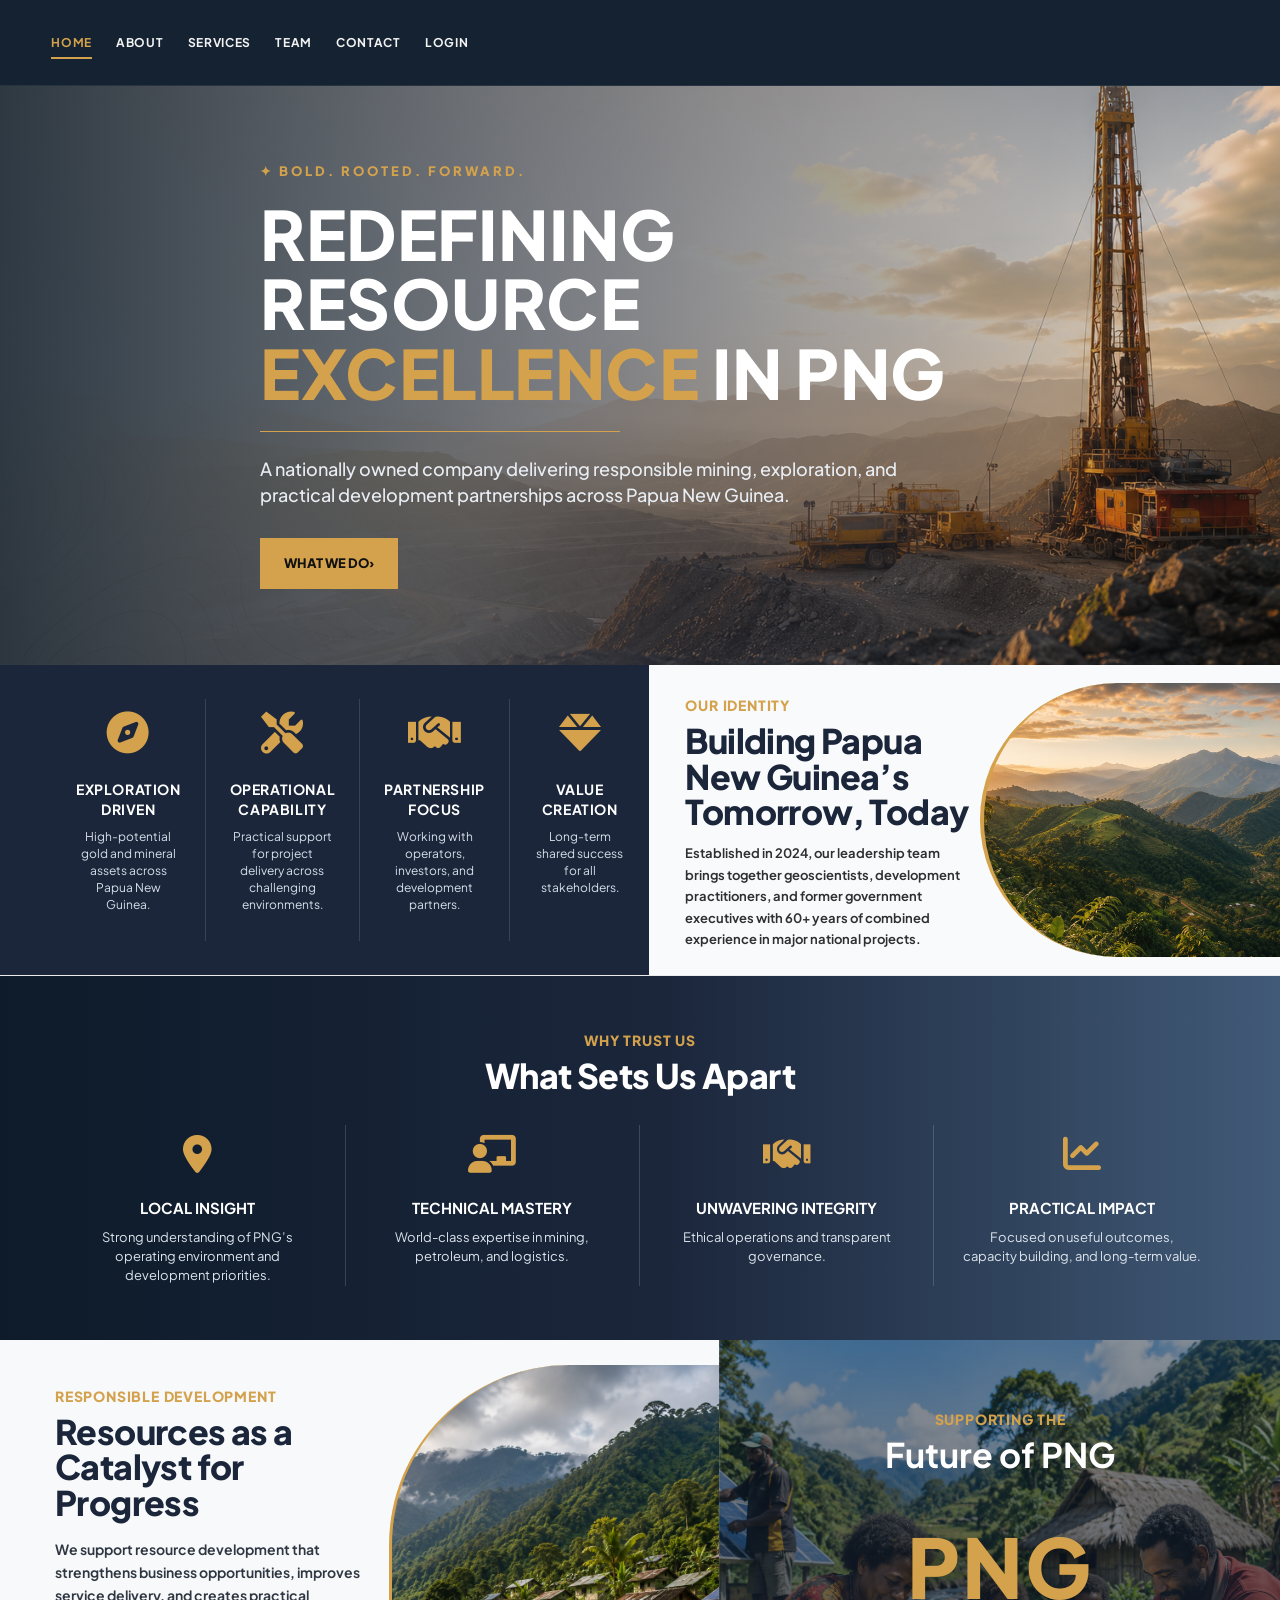
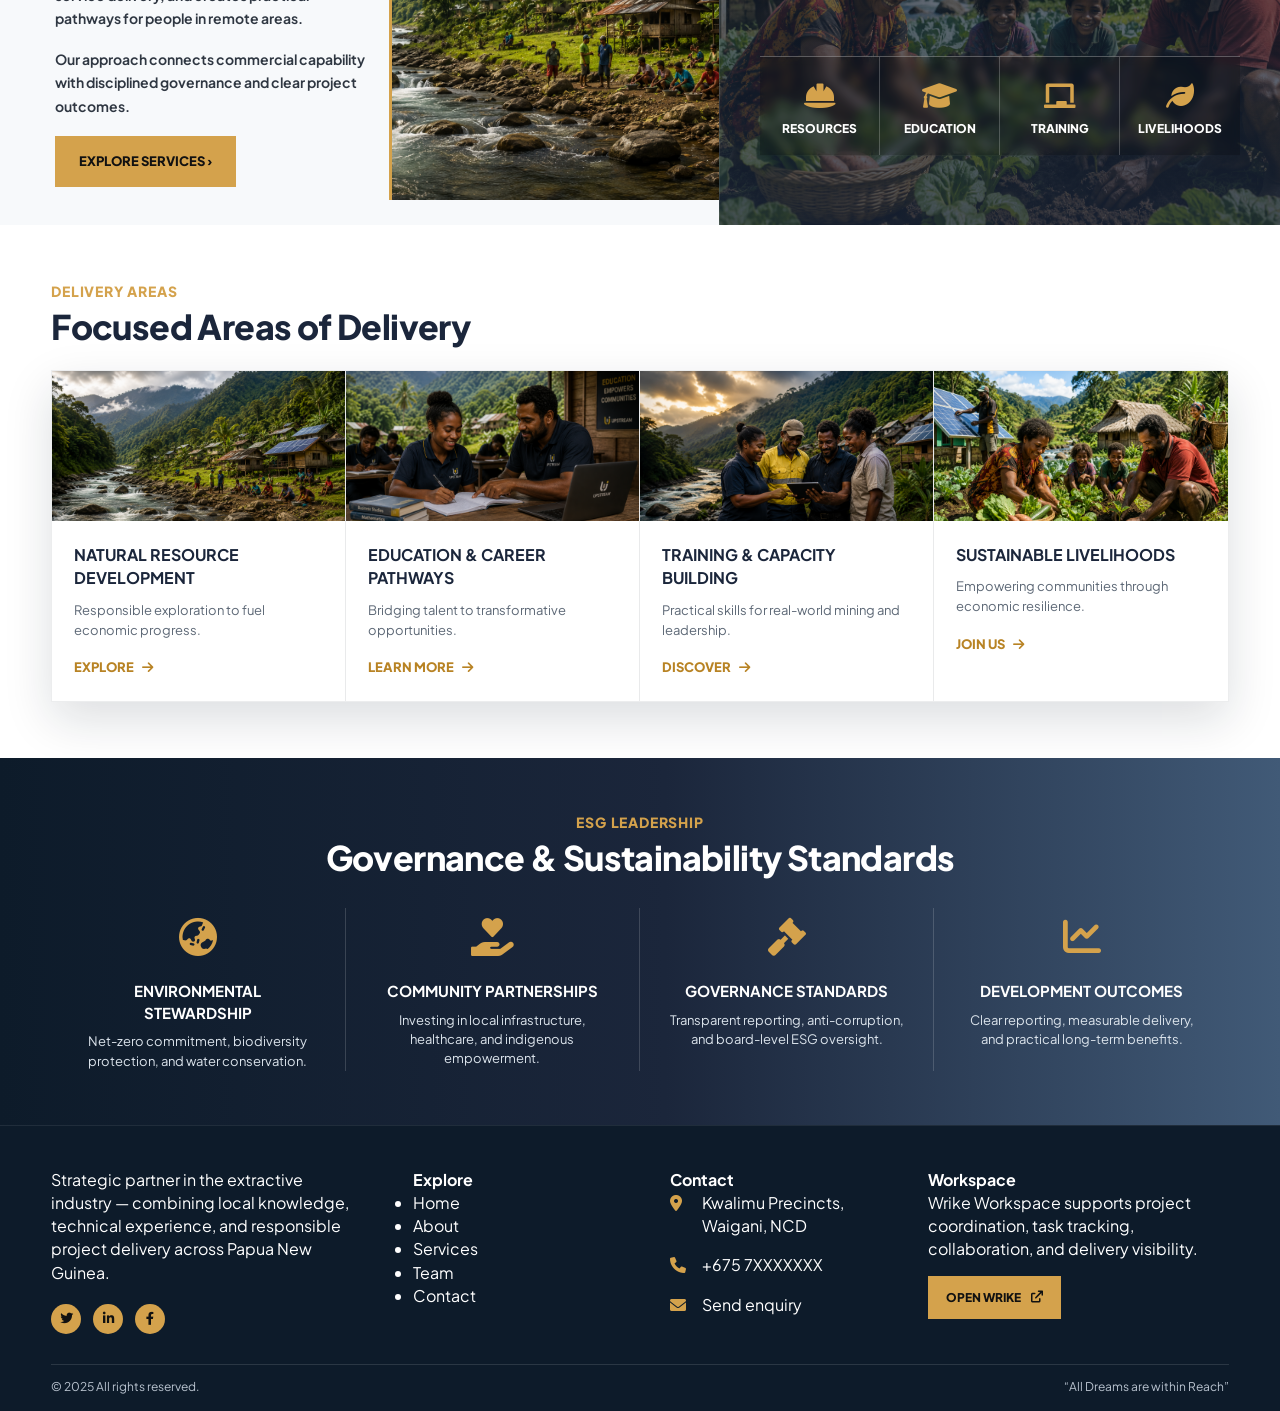
==== index.html @ 6e0850ee "Update index.html" ====
<!DOCTYPE html>
<html lang="en">
<head>
  <meta charset="UTF-8" />
  <meta name="viewport" content="width=device-width, initial-scale=1.0, viewport-fit=cover" />
  <title>Homepage</title>
  <meta name="description" content="100% Papua New Guinean-owned enterprise delivering sustainable mining, exploration, and community-driven growth. Redefining resource development." />
  <meta name="keywords" content="mining PNG, gold exploration, Papua New Guinea mining, responsible mining, ESG" />

  <link rel="preconnect" href="https://fonts.googleapis.com">
  <link rel="preconnect" href="https://fonts.gstatic.com" crossorigin>
  <link href="https://fonts.googleapis.com/css2?family=Plus+Jakarta+Sans:wght@400;500;600;700;800;900&display=swap" rel="stylesheet">
  <link rel="stylesheet" href="https://cdnjs.cloudflare.com/ajax/libs/font-awesome/6.0.0-beta3/css/all.min.css">

  <style>
    *{box-sizing:border-box;margin:0;padding:0}
    :root{
      --primary:#0d1b2a;
      --secondary:#1b263b;
      --accent:#415a77;
      --soft:#778da9;
      --light:#e0e1dd;
      --panel:#f7f9fb;
      --white:#ffffff;
      --gold:#d4a24c;
      --gold-deep:#b88324;
      --text:#1b263b;
      --muted:#5d6876;
      --border:rgba(255,255,255,.14);
      --shadow:0 18px 45px rgba(13,27,42,.14);
    }
    html{scroll-behavior:smooth}
    body{font-family:'Plus Jakarta Sans',Arial,Helvetica,sans-serif;background:var(--light);color:var(--text);line-height:1.45;overflow-x:hidden}
    a{text-decoration:none;color:inherit}
    img{max-width:100%;display:block}
    .container{width:min(1180px,92%);margin:auto}

    .skip-link{position:absolute;top:-40px;left:0;background:var(--gold);padding:8px 14px;z-index:100;color:#111;font-weight:800}
    .skip-link:focus{top:0}

    header{height:86px;background:rgba(13,27,42,.96);backdrop-filter:blur(12px);display:flex;align-items:center;border-bottom:1px solid rgba(255,255,255,.08);position:sticky;top:0;z-index:50}
    nav{display:flex;align-items:center;justify-content:flex-start;width:min(1180px,92%);margin:auto;gap:24px}
    .menu{display:flex;gap:24px;align-items:center;font-size:12px;text-transform:uppercase;letter-spacing:.7px;color:#f3f3f3;font-weight:700}
    .menu a{position:relative;white-space:nowrap}.menu a.active,.menu a:hover{color:var(--gold)}
    .menu a:after{content:"";position:absolute;left:0;bottom:-8px;width:0;height:2px;background:var(--gold);transition:.25s}.menu a:hover:after,.menu a.active:after{width:100%}
    .menu-toggle{display:none;background:none;border:0;color:var(--gold);font-size:26px;cursor:pointer}

    .hero{min-height:560px;background:linear-gradient(90deg,rgba(13,27,42,.86) 0%,rgba(27,38,59,.55) 48%,rgba(13,27,42,.08) 100%),url('hero.png');background-size:cover;background-position:center;display:flex;align-items:center;position:relative}
    .hero-content{max-width:760px;padding:76px 0}
    .hero-kicker{font-size:13px;letter-spacing:3px;color:var(--gold);text-transform:uppercase;font-weight:800;margin-bottom:18px}
    .hero h1{font-size:clamp(38px,6vw,68px);line-height:1.02;text-transform:uppercase;letter-spacing:.5px;font-weight:900;color:#fff;max-width:850px}
    .hero h1 span{color:var(--gold)}
    .eyeline{height:1px;background:var(--gold);width:min(360px,80%);margin:24px 0}
    .hero p{font-size:18px;max-width:670px;color:#e8edf3;margin-bottom:30px;font-weight:500}
    .btns{display:flex;gap:16px;flex-wrap:wrap}.btn{padding:15px 23px;text-transform:uppercase;font-weight:800;font-size:13px;border:1px solid rgba(255,255,255,.22);display:inline-flex;gap:12px;align-items:center;background:rgba(255,255,255,.08);color:#fff;transition:.25s}.btn:hover{transform:translateY(-3px);background:rgba(255,255,255,.14)}.btn.gold{background:var(--gold);color:#111;border-color:var(--gold)}.btn.gold:hover{background:#e0af58}

    .sector-approach{display:grid;grid-template-columns:1.03fr 1fr;background:#fff;border-bottom:1px solid rgba(0,0,0,.08);box-shadow:0 14px 35px rgba(0,0,0,.06)}
    .sectors{display:grid;grid-template-columns:repeat(4,1fr);gap:0;padding:34px 0 34px 52px;background:var(--secondary);color:#fff}.sector{padding:0 24px;text-align:center;border-right:1px solid rgba(255,255,255,.13)}.sector:last-child{border-right:0}.icon{height:66px;margin:auto auto 14px;color:var(--gold);font-size:42px;line-height:1;display:grid;place-items:center}.sector h3{font-size:14px;text-transform:uppercase;margin-bottom:8px;letter-spacing:.6px}.sector p{font-size:12px;color:#d6dee8;line-height:1.42}
    .approach{background:#f9fafb;color:#1b263b;display:grid;grid-template-columns:1fr 300px;min-height:230px;overflow:hidden}.approach-text{padding:30px 0 24px 36px}.label{color:var(--gold);text-transform:uppercase;font-size:14px;font-weight:900;letter-spacing:.8px;margin-bottom:8px}.approach h2,.excellence h2,.why h2,.section-heading{font-size:34px;line-height:1.04;font-weight:900;letter-spacing:-.6px}.approach p{font-size:13px;margin-top:14px;max-width:430px;font-weight:650;color:#2f2f2f;line-height:1.65}.approach-img{background:linear-gradient(rgba(255,255,255,.04),rgba(255,255,255,.04)),url('who-we-are.png');background-size:cover;background-position:center;border-top-left-radius:180px;border-bottom-left-radius:180px;margin:18px 0;border-left:4px solid var(--gold)}

    .why{padding:54px 0;background:linear-gradient(90deg,#0d1b2a 0%,#1b263b 52%,#415a77 100%);color:#fff}.center{text-align:center}.why h2{margin-bottom:32px}.features{display:grid;grid-template-columns:repeat(4,1fr);gap:0}.feature{padding:0 28px;text-align:center;border-right:1px solid rgba(255,255,255,.16)}.feature:last-child{border:0}.feature .icon{height:58px;font-size:38px}.feature h3{font-size:15px;text-transform:uppercase;margin-bottom:9px}.feature p{font-size:13px;color:#dce4ec;line-height:1.48}

    .split{display:grid;grid-template-columns:1.18fr .92fr;background:#fff}.excellence{background:#f7f9fb;color:#1b263b;min-height:365px;display:grid;grid-template-columns:1fr 330px;overflow:hidden}.excellence-text{padding:46px 20px 38px 55px}.excellence p{font-size:14px;font-weight:650;margin:18px 0;max-width:390px;color:#2f3742;line-height:1.65}.excellence-img{background:url('s.png');background-size:cover;background-position:center;border-top-left-radius:180px;margin:25px 0;border-left:3px solid var(--gold)}
    .png{background:linear-gradient(rgba(13,27,42,.48),rgba(27,38,59,.78)),url('sustainability.png');background-size:cover;background-position:center;padding:38px 40px;color:#fff;text-align:center;border-left:1px solid rgba(255,255,255,.08);display:flex;flex-direction:column;justify-content:center}.png h2{font-size:34px;line-height:1.05;margin-bottom:22px}.map{font-size:82px;color:var(--gold);letter-spacing:2px;margin:12px 0 30px;text-shadow:0 4px 20px rgba(0,0,0,.42);font-weight:900}.png-icons{display:grid;grid-template-columns:repeat(4,1fr);border-top:1px solid rgba(255,255,255,.28);background:rgba(0,0,0,.18);backdrop-filter:blur(4px)}.png-icons div{padding:18px 8px;border-right:1px solid rgba(255,255,255,.22);font-size:12px;font-weight:800;text-transform:uppercase}.png-icons div:last-child{border:0}.png-icons span{display:block;color:var(--gold);font-size:28px;margin-bottom:5px}

    .focus-panel{padding:56px 0;background:#fff}.focus-grid{display:grid;grid-template-columns:repeat(4,1fr);box-shadow:var(--shadow);border:1px solid rgba(13,27,42,.08);margin-top:26px}.focus-card{background:#fff;min-height:330px;border-right:1px solid rgba(13,27,42,.09);display:flex;flex-direction:column}.focus-card:last-child{border-right:0}.focus-img{height:150px;background-size:cover;background-position:center}.focus-body{padding:22px}.focus-card h3{font-size:16px;text-transform:uppercase;margin-bottom:10px}.focus-card p{font-size:13px;color:var(--muted);line-height:1.55;margin-bottom:auto}.focus-link{display:inline-flex;gap:8px;align-items:center;margin-top:18px;color:var(--gold-deep);font-weight:900;font-size:13px;text-transform:uppercase}

    footer{background:#0d1b2a;padding:42px 0 16px;border-top:1px solid rgba(255,255,255,.08);color:#fff}.footer-grid{display:grid;grid-template-columns:1.5fr 1fr 1fr 1.45fr;gap:50px}.footer h4{font-size:14px;text-transform:uppercase;margin-bottom:18px;letter-spacing:.8px;color:#fff}.footer p,.footer li{font-size:14px;color:#d9e0e7;line-height:1.7}.footer ul{list-style:none}.footer li{margin:8px 0}.footer li a{display:flex;justify-content:space-between;gap:10px}.footer li a:after{content:'›';color:var(--gold)}.footer li a:hover{color:var(--gold)}.social{display:flex;gap:12px;margin-top:20px}.social a{background:var(--gold);width:30px;height:30px;border-radius:50%;display:grid;place-items:center;color:#111;font-size:13px}.contact-line{display:flex;gap:14px;margin-bottom:16px}.contact-line span{color:var(--gold);min-width:18px}.wrike-btn{display:inline-flex;align-items:center;gap:10px;background:var(--gold);color:#111;font-weight:900;text-transform:uppercase;font-size:12px;padding:13px 18px;margin-top:15px}.copyright{border-top:1px solid rgba(255,255,255,.12);margin-top:30px;padding-top:13px;display:flex;justify-content:space-between;font-size:12px;color:#b9c3cf;gap:16px}

    @media(max-width:1040px){.menu{gap:14px;font-size:11px}.sector-approach,.split{grid-template-columns:1fr}.approach,.excellence{grid-template-columns:1fr}.approach-img,.excellence-img{min-height:260px;border-radius:0;margin:0;border-left:0;border-top:4px solid var(--gold)}.sectors{padding-left:0}.footer-grid{grid-template-columns:1fr 1fr}.focus-grid{grid-template-columns:1fr 1fr}.png{border-left:0}}
    @media(max-width:820px){.menu-toggle{display:block}.menu{position:fixed;top:86px;left:-100%;width:min(340px,88%);height:calc(100vh - 86px);background:var(--primary);flex-direction:column;align-items:flex-start;padding:28px;transition:.3s;box-shadow:20px 0 45px rgba(0,0,0,.2)}.menu.active{left:0}.hero{min-height:520px}.sectors,.features{grid-template-columns:1fr 1fr}.sector,.feature{border:0;padding:18px}.approach-text,.excellence-text{padding:35px 28px}.footer-grid{grid-template-columns:1fr}.png-icons{grid-template-columns:1fr 1fr}}
    @media(max-width:560px){.hero h1{font-size:34px}.hero p{font-size:16px}.btns{flex-direction:column;align-items:flex-start}.sectors,.features,.focus-grid,.png-icons{grid-template-columns:1fr}.copyright{flex-direction:column}.map{font-size:60px}.approach h2,.excellence h2,.why h2,.section-heading{font-size:28px}}
  </style>
</head>
<body>
<a href="#main-content" class="skip-link">Skip to content</a>

<header>
  <nav>
    <button class="menu-toggle" id="mobileMenuBtn" aria-label="Menu" aria-expanded="false"><i class="fas fa-bars"></i></button>
    <div class="menu" id="navLinks">
      <a href="index.html" class="active">Home</a>
      <a href="about.html">About</a>
      <a href="services.html">Services</a>
      <a href="team.html">Team</a>
      <a href="contact.html">Contact</a>
      <a href="login.html">Login</a>
    </div>
  </nav>
</header>

<main id="main-content">
  <section class="hero">
    <div class="container hero-content">
      <div class="hero-kicker">✦ Bold. Rooted. Forward.</div>
      <h1>Redefining Resource <span>Excellence</span> in PNG</h1>
      <div class="eyeline"></div>
      <p>A nationally owned company delivering responsible mining, exploration, and practical development partnerships across Papua New Guinea.</p>
      <div class="btns">
        <a class="btn gold" href="services.html">What We Do›</a>
      </div>
    </div>
  </section>

  <section class="sector-approach" id="approach">
    <div class="sectors">
      <div class="sector"><div class="icon"><i class="fas fa-compass"></i></div><h3>Exploration Driven</h3><p>High-potential gold and mineral assets across Papua New Guinea.</p></div>
      <div class="sector"><div class="icon"><i class="fas fa-tools"></i></div><h3>Operational Capability</h3><p>Practical support for project delivery across challenging environments.</p></div>
      <div class="sector"><div class="icon"><i class="fas fa-handshake"></i></div><h3>Partnership Focus</h3><p>Working with operators, investors, and development partners.</p></div>
      <div class="sector"><div class="icon"><i class="fas fa-gem"></i></div><h3>Value Creation</h3><p>Long-term shared success for all stakeholders.</p></div>
    </div>
    <div class="approach">
      <div class="approach-text">
        <div class="label">Our Identity</div>
        <h2>Building Papua New Guinea’s Tomorrow, Today</h2>
        <p>Established in 2024, our leadership team brings together geoscientists, development practitioners, and former government executives with 60+ years of combined experience in major national projects.</p>
      </div>
      <div class="approach-img" role="img" aria-label="Papua New Guinea landscape and community"></div>
    </div>
  </section>

  <section class="why">
    <div class="container center">
      <div class="label">Why Trust Us</div>
      <h2>What Sets Us Apart</h2>
      <div class="features">
        <div class="feature"><div class="icon"><i class="fas fa-map-marker-alt"></i></div><h3>Local Insight</h3><p>Strong understanding of PNG’s operating environment and development priorities.</p></div>
        <div class="feature"><div class="icon"><i class="fas fa-chalkboard-user"></i></div><h3>Technical Mastery</h3><p>World-class expertise in mining, petroleum, and logistics.</p></div>
        <div class="feature"><div class="icon"><i class="fas fa-handshake"></i></div><h3>Unwavering Integrity</h3><p>Ethical operations and transparent governance.</p></div>
        <div class="feature"><div class="icon"><i class="fas fa-chart-line"></i></div><h3>Practical Impact</h3><p>Focused on useful outcomes, capacity building, and long-term value.</p></div>
      </div>
    </div>
  </section>

  <section class="split" id="sustainability">
    <div class="excellence">
      <div class="excellence-text">
        <div class="label">Responsible Development</div>
        <h2>Resources as a Catalyst for Progress</h2>
        <p>We support resource development that strengthens business opportunities, improves service delivery, and creates practical pathways for people in remote areas.</p>
        <p>Our approach connects commercial capability with disciplined governance and clear project outcomes.</p>
        <a class="btn gold" href="services.html">Explore Services ›</a>
      </div>
      <div class="excellence-img" role="img" aria-label="Resource development"></div>
    </div>
    <div class="png">
      <div class="label">Supporting the</div>
      <h2>Future of PNG</h2>
      <div class="map">PNG</div>
      <div class="png-icons">
        <div><span><i class="fas fa-hard-hat"></i></span>Resources</div>
        <div><span><i class="fas fa-graduation-cap"></i></span>Education</div>
        <div><span><i class="fas fa-chalkboard"></i></span>Training</div>
        <div><span><i class="fas fa-leaf"></i></span>Livelihoods</div>
      </div>
    </div>
  </section>

  <section class="focus-panel">
    <div class="container">
      <div class="label">Delivery Areas</div>
      <h2 class="section-heading">Focused Areas of Delivery</h2>
      <div class="focus-grid">
        <article class="focus-card"><div class="focus-img" style="background-image:url('s.png')"></div><div class="focus-body"><h3>Natural Resource Development</h3><p>Responsible exploration to fuel economic progress.</p><a href="services.html" class="focus-link">Explore <i class="fas fa-arrow-right"></i></a></div></article>
        <article class="focus-card"><div class="focus-img" style="background-image:url('education.png')"></div><div class="focus-body"><h3>Education & Career Pathways</h3><p>Bridging talent to transformative opportunities.</p><a href="services.html" class="focus-link">Learn More <i class="fas fa-arrow-right"></i></a></div></article>
        <article class="focus-card"><div class="focus-img" style="background-image:url('training.png')"></div><div class="focus-body"><h3>Training & Capacity Building</h3><p>Practical skills for real-world mining and leadership.</p><a href="services.html" class="focus-link">Discover <i class="fas fa-arrow-right"></i></a></div></article>
        <article class="focus-card"><div class="focus-img" style="background-image:url('sustainability.png')"></div><div class="focus-body"><h3>Sustainable Livelihoods</h3><p>Empowering communities through economic resilience.</p><a href="services.html" class="focus-link">Join Us <i class="fas fa-arrow-right"></i></a></div></article>
      </div>
    </div>
  </section>

  <section class="why">
    <div class="container center">
      <div class="label">ESG Leadership</div>
      <h2>Governance & Sustainability Standards</h2>
      <div class="features">
        <div class="feature"><div class="icon"><i class="fas fa-globe-asia"></i></div><h3>Environmental Stewardship</h3><p>Net-zero commitment, biodiversity protection, and water conservation.</p></div>
        <div class="feature"><div class="icon"><i class="fas fa-hand-holding-heart"></i></div><h3>Community Partnerships</h3><p>Investing in local infrastructure, healthcare, and indigenous empowerment.</p></div>
        <div class="feature"><div class="icon"><i class="fas fa-gavel"></i></div><h3>Governance Standards</h3><p>Transparent reporting, anti-corruption, and board-level ESG oversight.</p></div>
        <div class="feature"><div class="icon"><i class="fas fa-chart-line"></i></div><h3>Development Outcomes</h3><p>Clear reporting, measurable delivery, and practical long-term benefits.</p></div>
      </div>
    </div>
  </section>
</main>

<footer>
  <div class="container footer-grid">
    <div>
      <p>Strategic partner in the extractive industry — combining local knowledge, technical experience, and responsible project delivery across Papua New Guinea.</p>
      <div class="social">
        <a href="#" aria-label="Twitter"><i class="fab fa-twitter"></i></a>
        <a href="#" aria-label="LinkedIn"><i class="fab fa-linkedin-in"></i></a>
        <a href="#" aria-label="Facebook"><i class="fab fa-facebook-f"></i></a>
      </div>
    </div>
    <div>
      <h4>Explore</h4>
      <ul>
        <li><a href="index.html">Home</a></li>
        <li><a href="about.html">About</a></li>
        <li><a href="services.html">Services</a></li>
        <li><a href="team.html">Team</a></li>
        <li><a href="contact.html">Contact</a></li>
      </ul>
    </div>
    <div>
      <h4>Contact</h4>
      <div class="contact-line"><span><i class="fas fa-location-dot"></i></span><p>Kwalimu Precincts, Waigani, NCD</p></div>
      <div class="contact-line"><span><i class="fas fa-phone"></i></span><p>+675 7XXXXXXX</p></div>
      <div class="contact-line"><span><i class="fas fa-envelope"></i></span><p><a href="contact.html">Send enquiry</a></p></div>
    </div>
    <div>
      <h4>Workspace</h4>
      <p>Wrike Workspace supports project coordination, task tracking, collaboration, and delivery visibility.</p>
      <a class="wrike-btn" href="https://login.wrike.com/login/" target="_blank" rel="noopener noreferrer">Open Wrike <i class="fas fa-arrow-up-right-from-square"></i></a>
    </div>
  </div>
  <div class="container copyright"><span>© 2025 All rights reserved.</span><span>“All Dreams are within Reach”</span></div>
</footer>

<script>
  const menuBtn = document.getElementById('mobileMenuBtn');
  const navLinks = document.getElementById('navLinks');
  if(menuBtn && navLinks){
    menuBtn.addEventListener('click',()=>{
      const expanded = navLinks.classList.toggle('active');
      menuBtn.setAttribute('aria-expanded', expanded ? 'true' : 'false');
    });
    document.querySelectorAll('.menu a').forEach(link=>{
      link.addEventListener('click',()=>{
        navLinks.classList.remove('active');
        menuBtn.setAttribute('aria-expanded','false');
      });
    });
  }
</script>
</body>
</html>
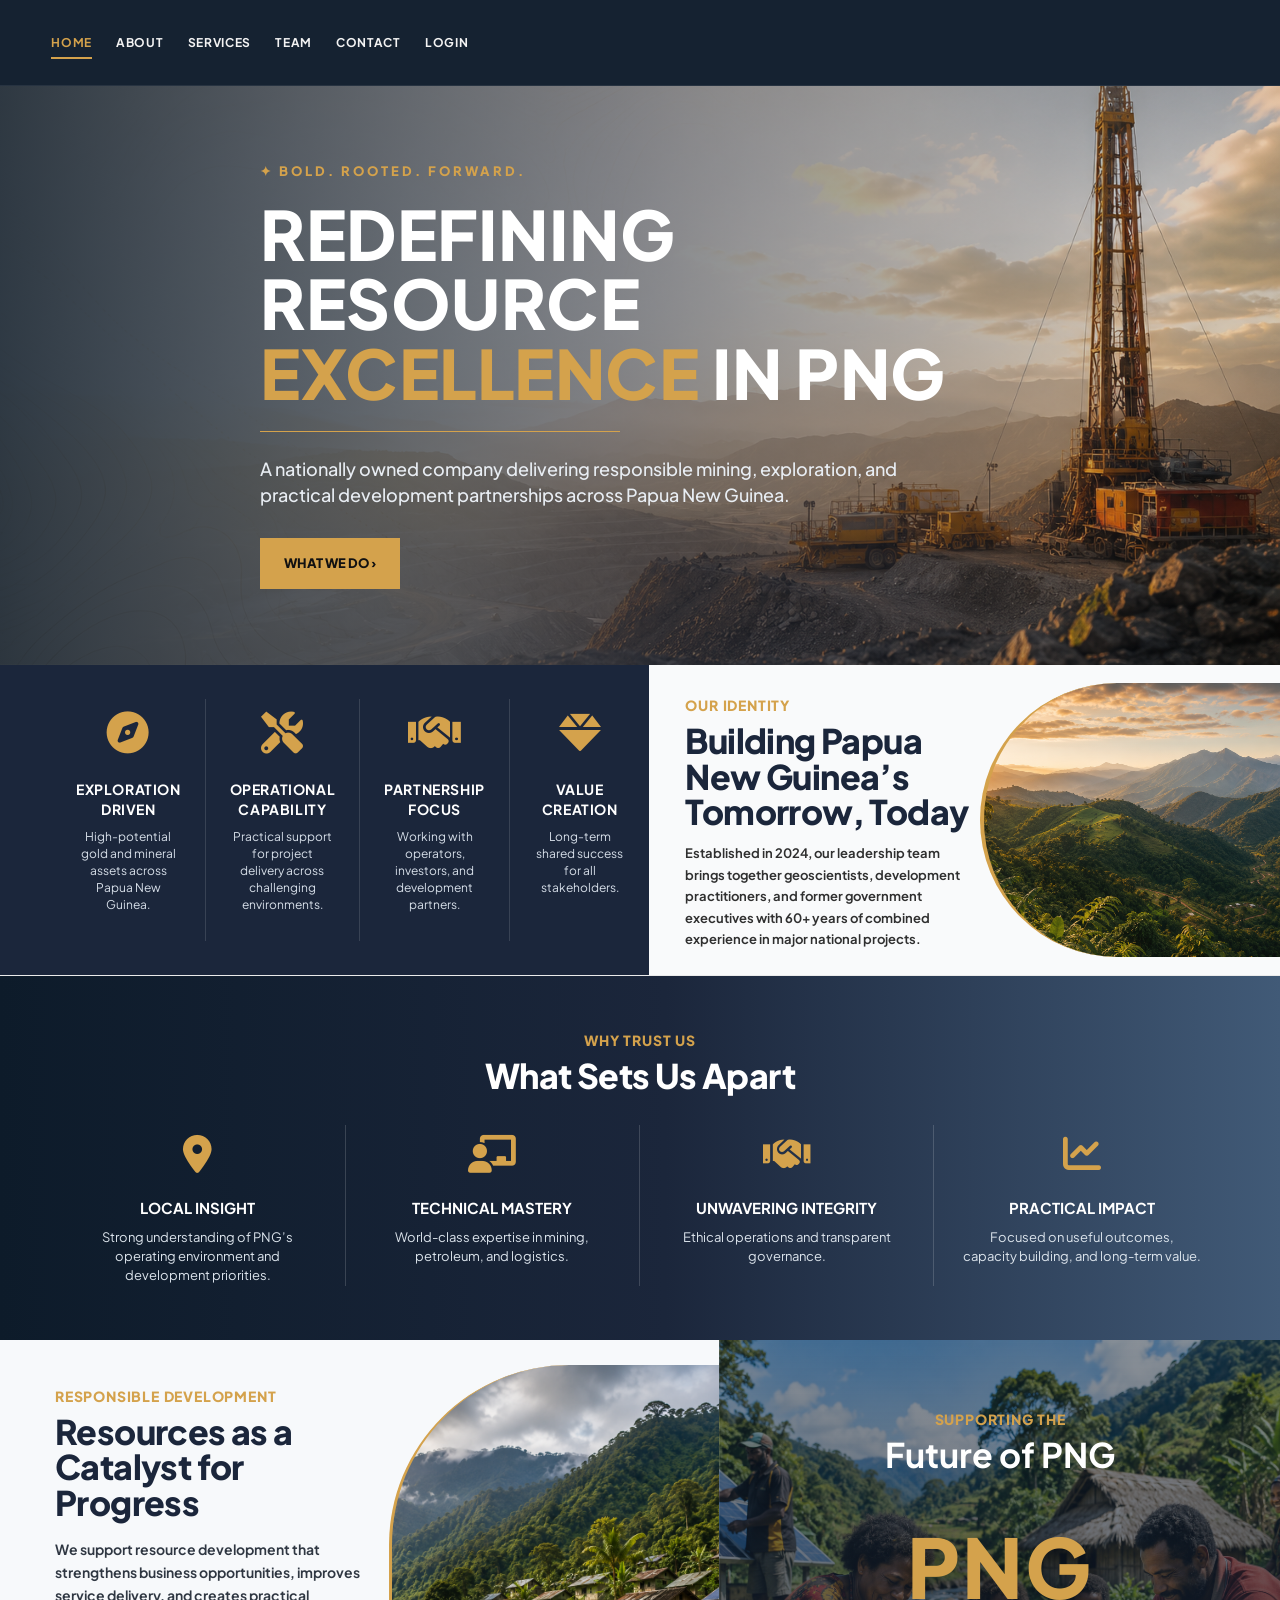
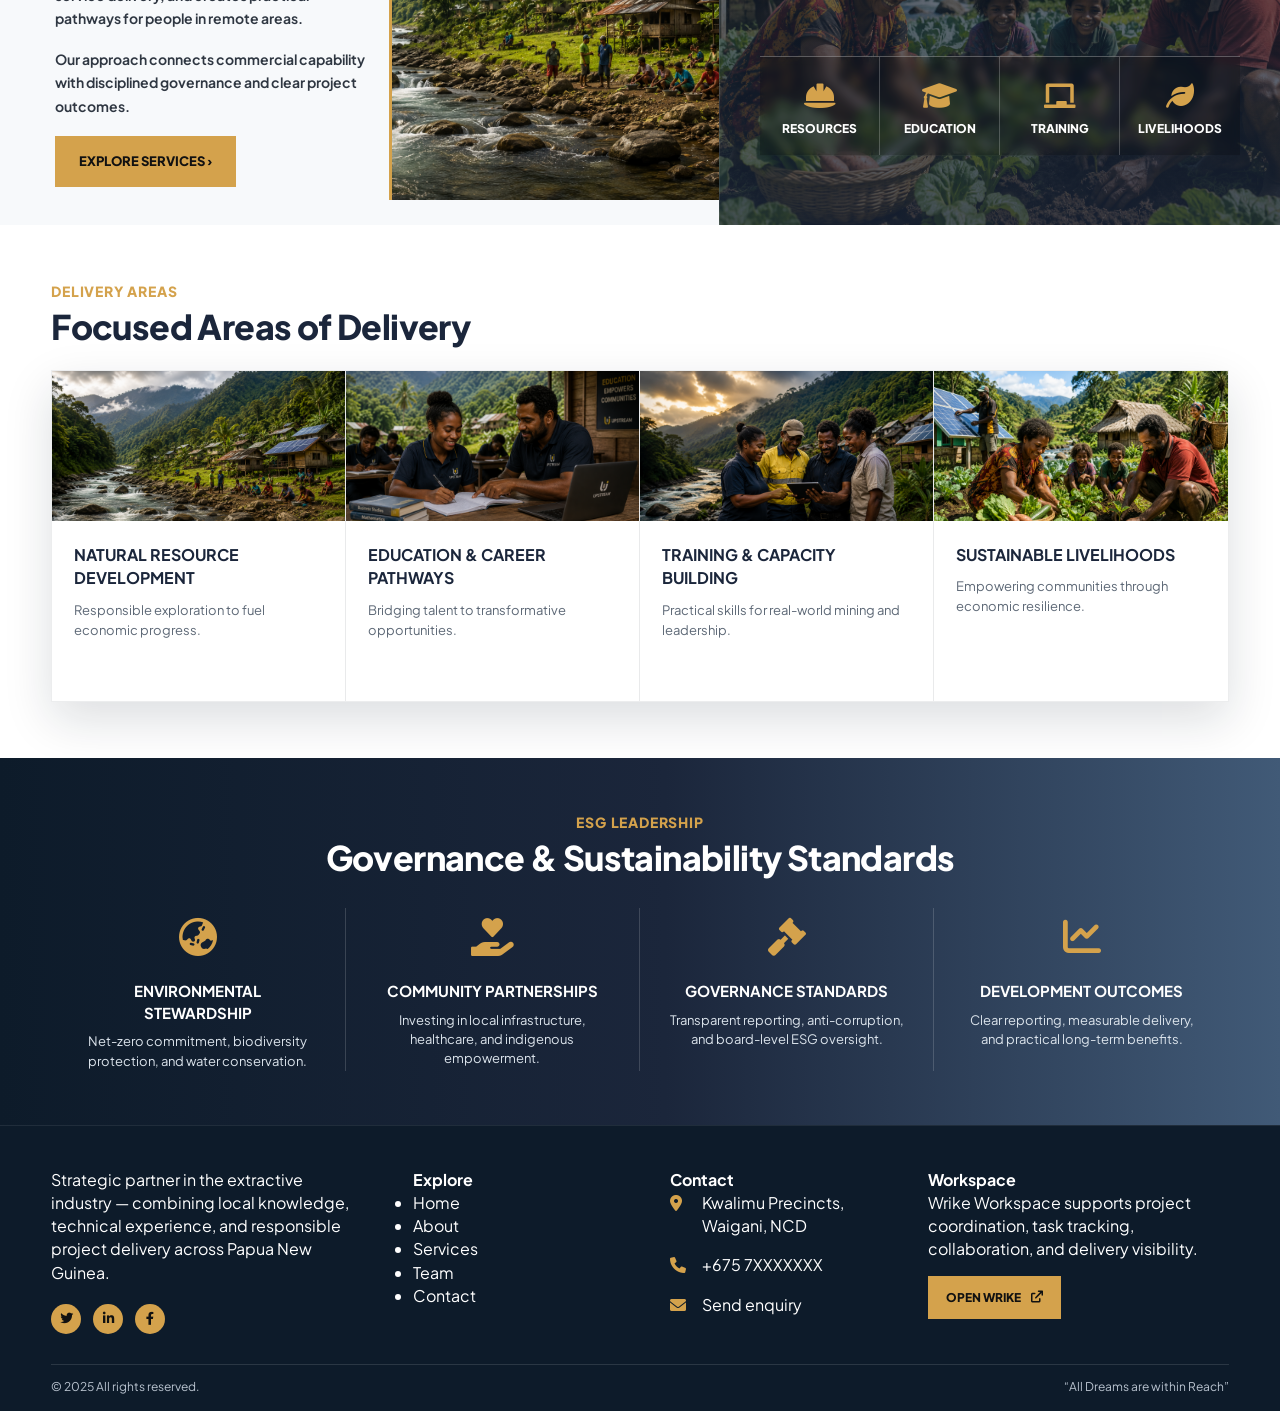
==== commit ae42e021: "Update index.html" ====
--- a/index.html
+++ b/index.html
@@ -97,7 +97,7 @@
       <div class="eyeline"></div>
       <p>A nationally owned company delivering responsible mining, exploration, and practical development partnerships across Papua New Guinea.</p>
       <div class="btns">
-        <a class="btn gold" href="services.html">What We Do›</a>
+        <a class="btn gold" href="services.html">What we do ›</a>
       </div>
     </div>
   </section>
@@ -161,10 +161,10 @@
       <div class="label">Delivery Areas</div>
       <h2 class="section-heading">Focused Areas of Delivery</h2>
       <div class="focus-grid">
-        <article class="focus-card"><div class="focus-img" style="background-image:url('s.png')"></div><div class="focus-body"><h3>Natural Resource Development</h3><p>Responsible exploration to fuel economic progress.</p><a href="services.html" class="focus-link">Explore <i class="fas fa-arrow-right"></i></a></div></article>
-        <article class="focus-card"><div class="focus-img" style="background-image:url('education.png')"></div><div class="focus-body"><h3>Education & Career Pathways</h3><p>Bridging talent to transformative opportunities.</p><a href="services.html" class="focus-link">Learn More <i class="fas fa-arrow-right"></i></a></div></article>
-        <article class="focus-card"><div class="focus-img" style="background-image:url('training.png')"></div><div class="focus-body"><h3>Training & Capacity Building</h3><p>Practical skills for real-world mining and leadership.</p><a href="services.html" class="focus-link">Discover <i class="fas fa-arrow-right"></i></a></div></article>
-        <article class="focus-card"><div class="focus-img" style="background-image:url('sustainability.png')"></div><div class="focus-body"><h3>Sustainable Livelihoods</h3><p>Empowering communities through economic resilience.</p><a href="services.html" class="focus-link">Join Us <i class="fas fa-arrow-right"></i></a></div></article>
+        <article class="focus-card"><div class="focus-img" style="background-image:url('s.png')"></div><div class="focus-body"><h3>Natural Resource Development</h3><p>Responsible exploration to fuel economic progress.</p></div></article>
+        <article class="focus-card"><div class="focus-img" style="background-image:url('education.png')"></div><div class="focus-body"><h3>Education & Career Pathways</h3><p>Bridging talent to transformative opportunities.</p></div></article>
+        <article class="focus-card"><div class="focus-img" style="background-image:url('training.png')"></div><div class="focus-body"><h3>Training & Capacity Building</h3><p>Practical skills for real-world mining and leadership.</p></div></article>
+        <article class="focus-card"><div class="focus-img" style="background-image:url('sustainability.png')"></div><div class="focus-body"><h3>Sustainable Livelihoods</h3><p>Empowering communities through economic resilience.</p></div></article>
       </div>
     </div>
   </section>
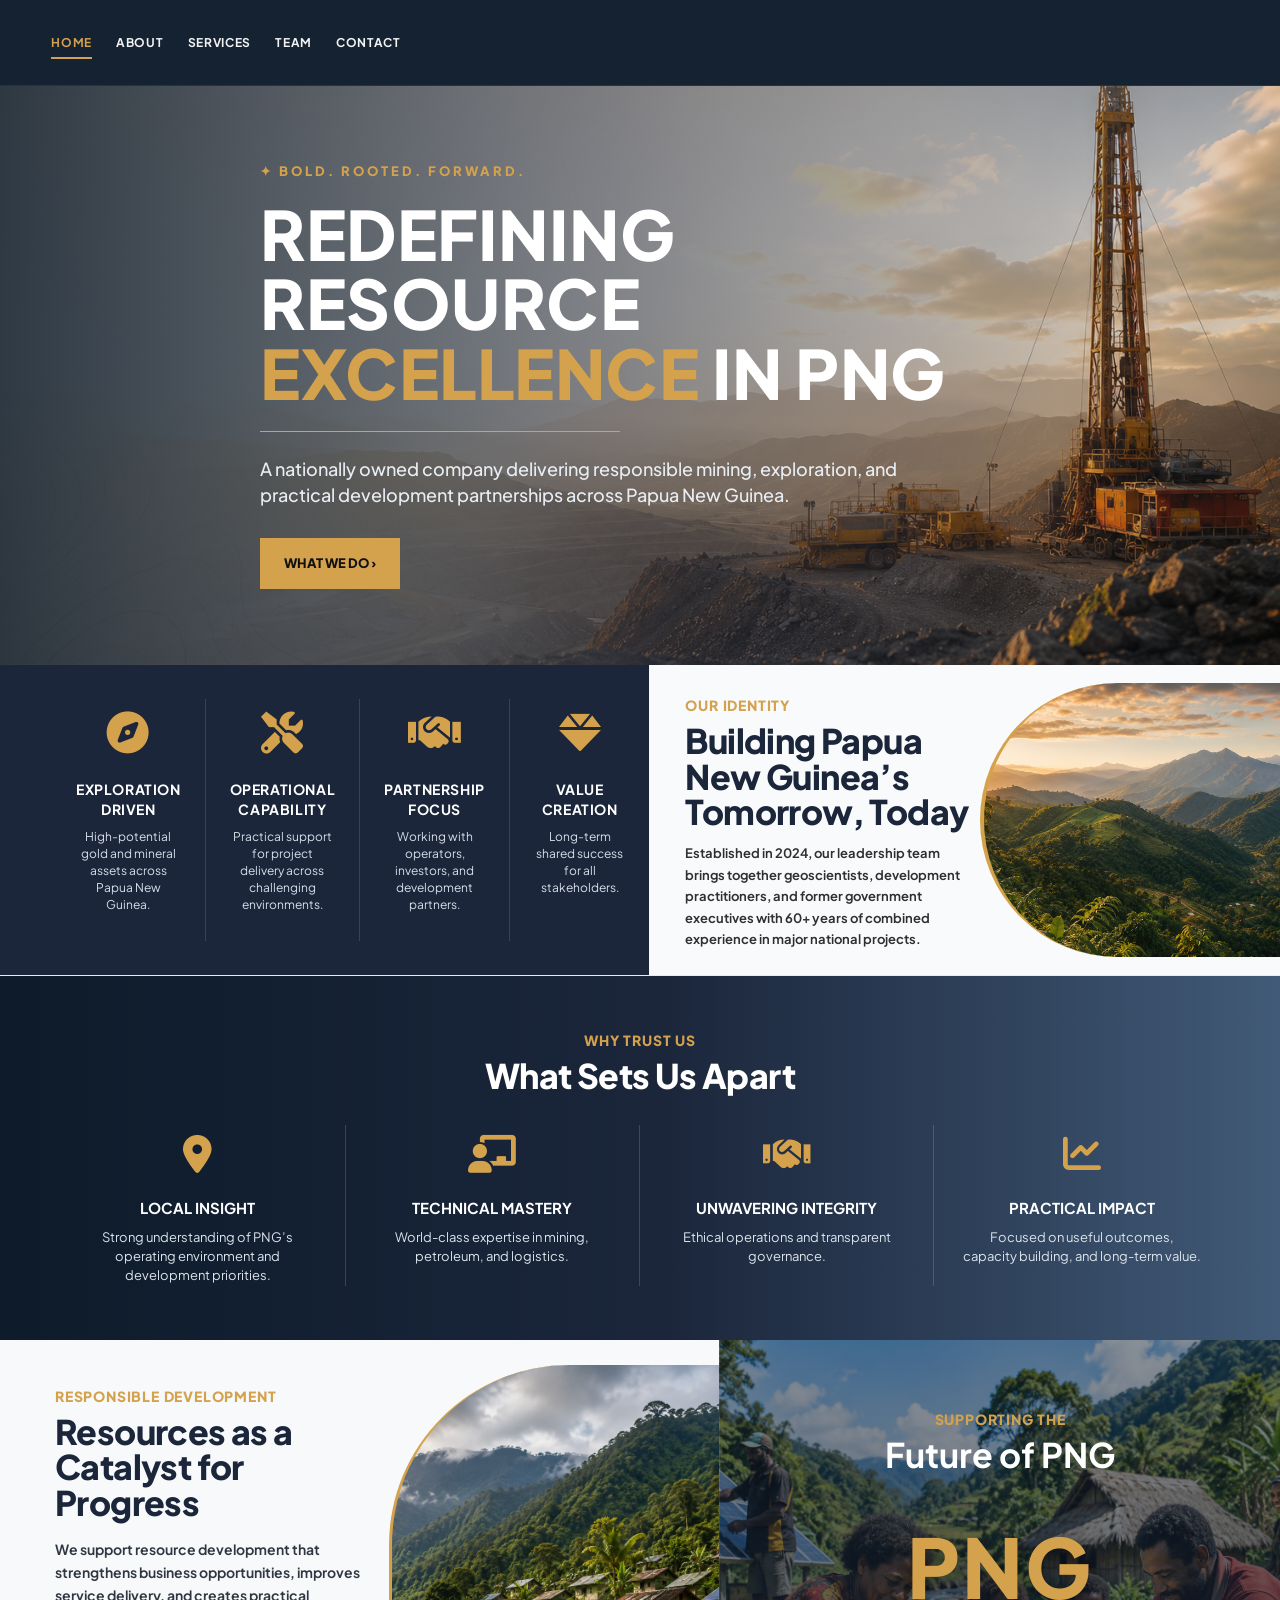
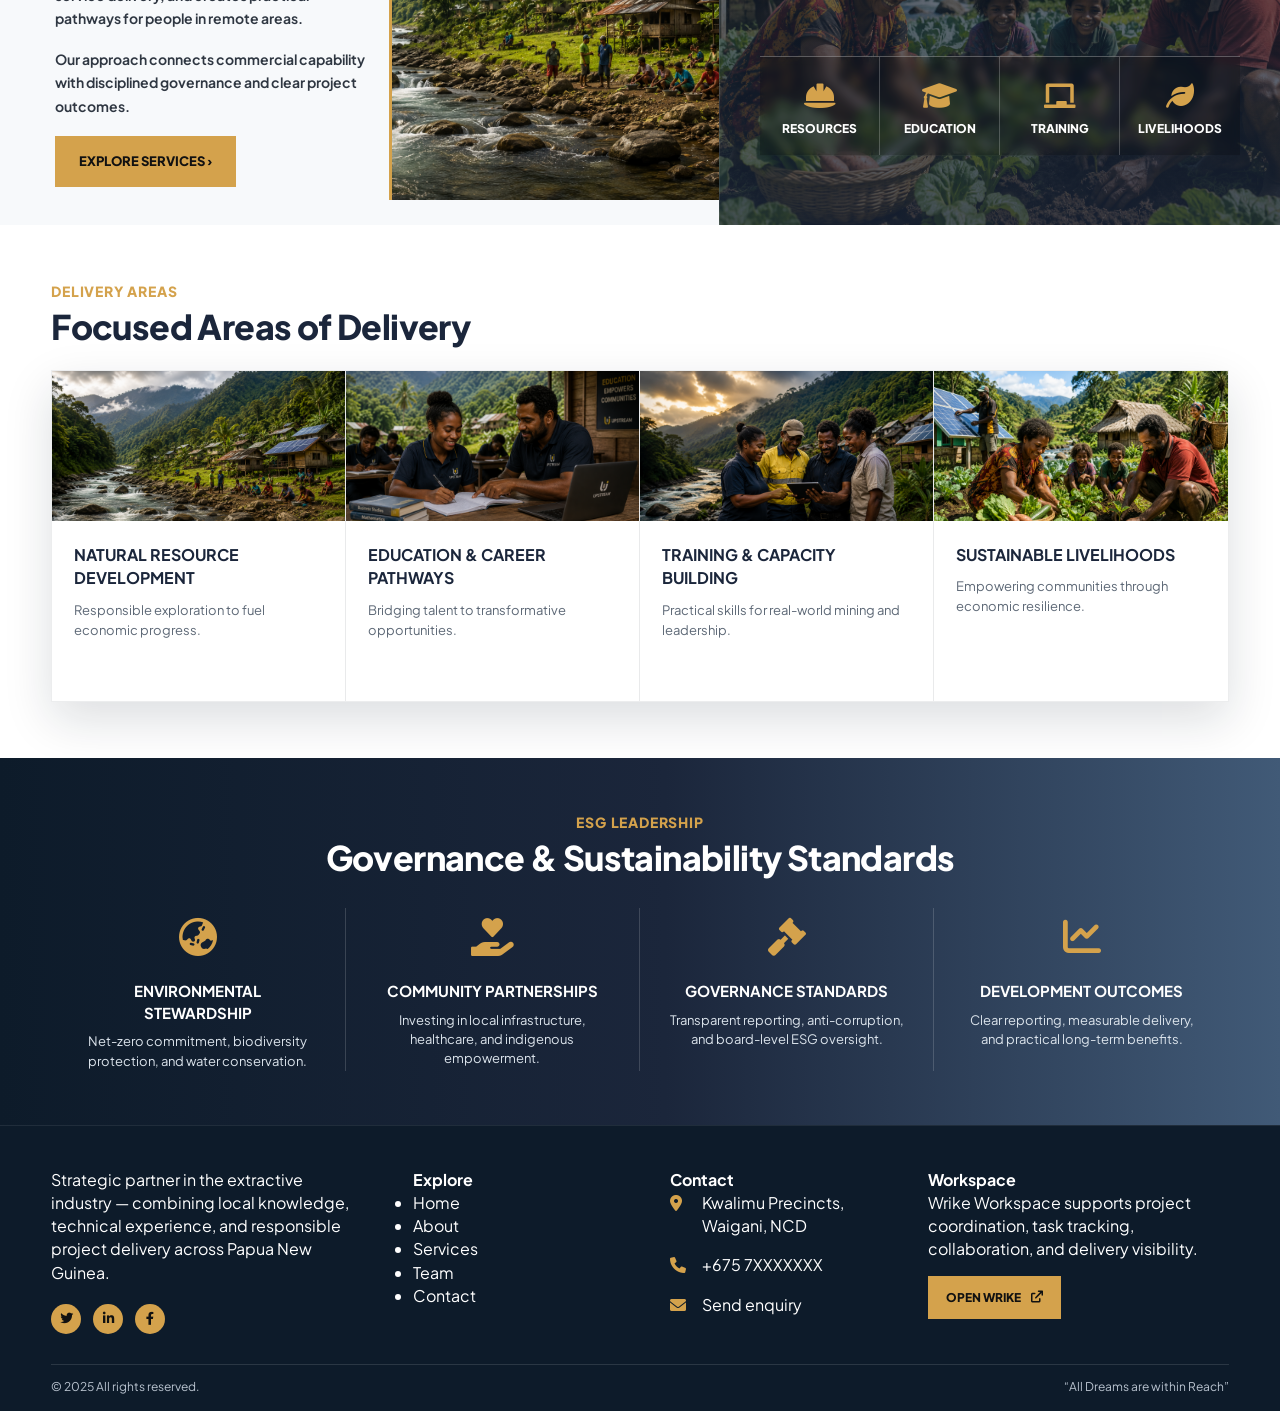
==== commit 43a988ff: "Update index.html" ====
--- a/index.html
+++ b/index.html
@@ -84,7 +84,6 @@
       <a href="services.html">Services</a>
       <a href="team.html">Team</a>
       <a href="contact.html">Contact</a>
-      <a href="login.html">Login</a>
     </div>
   </nav>
 </header>
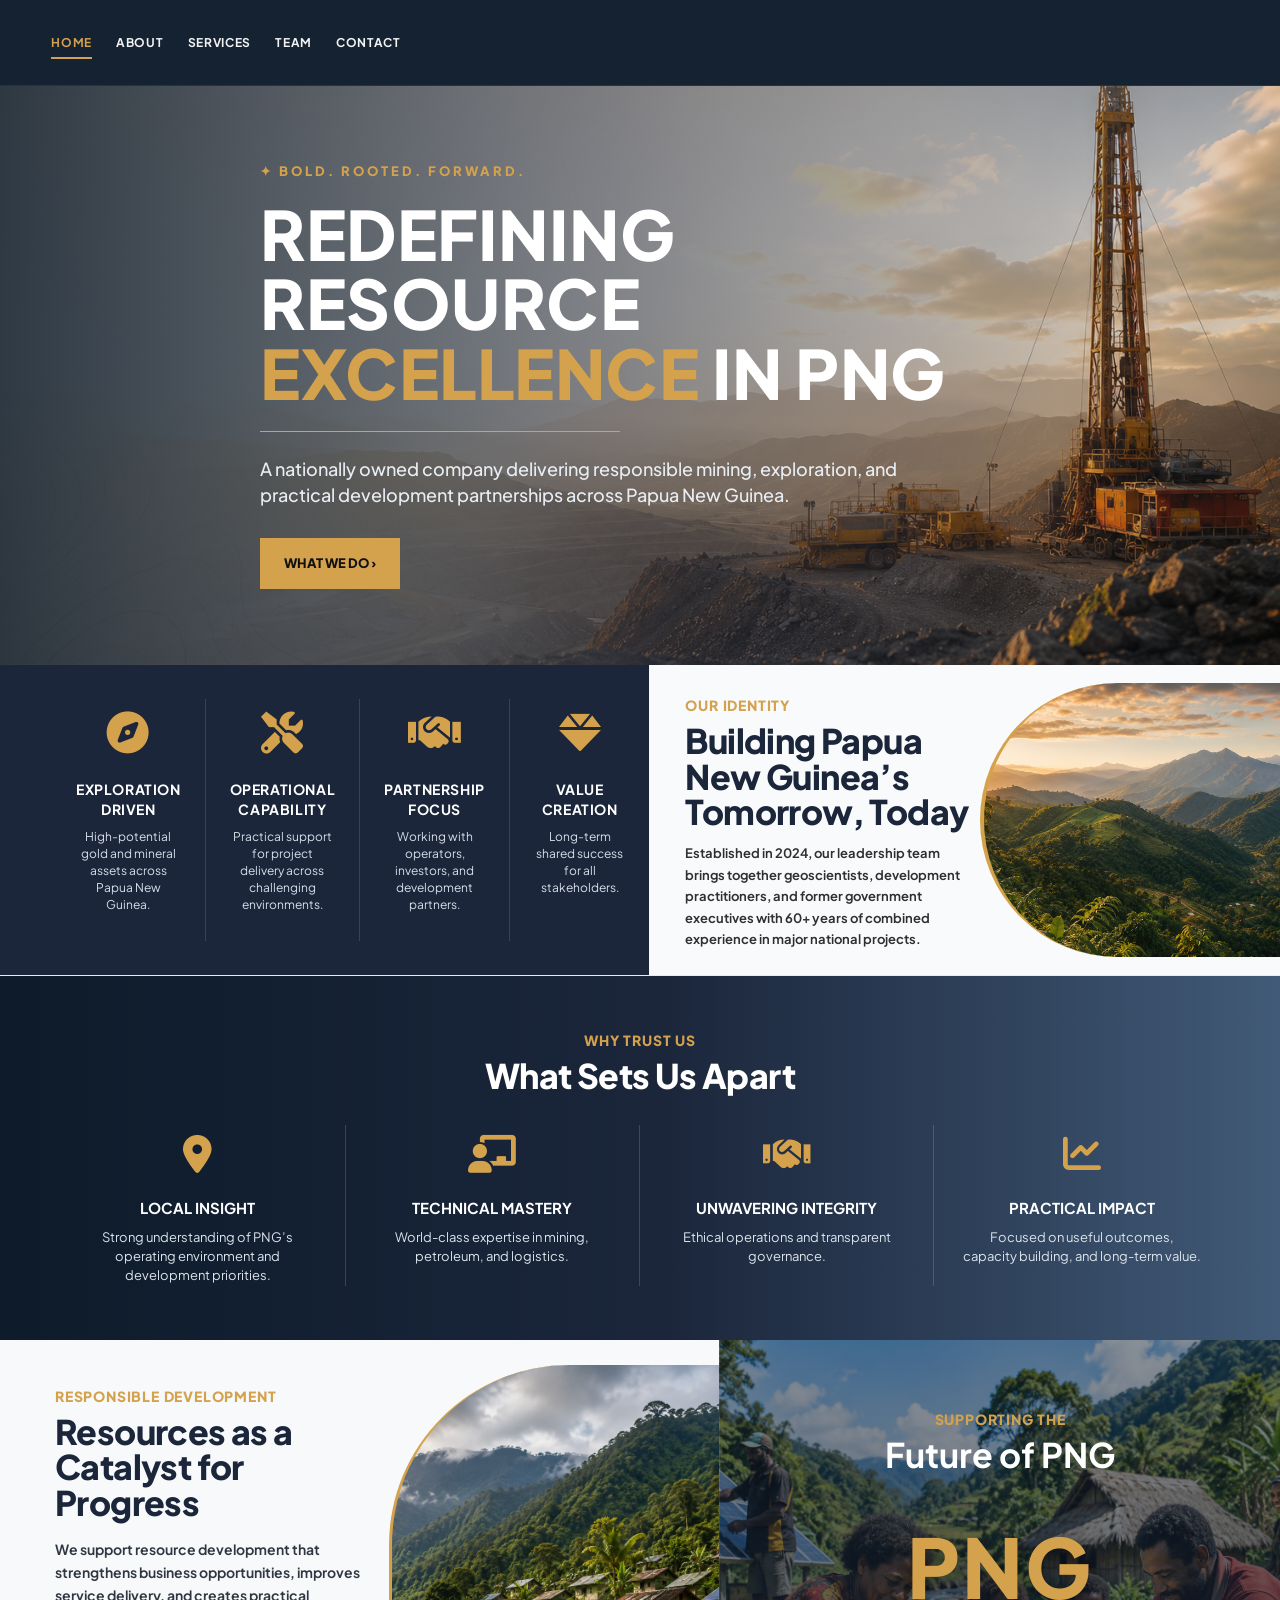
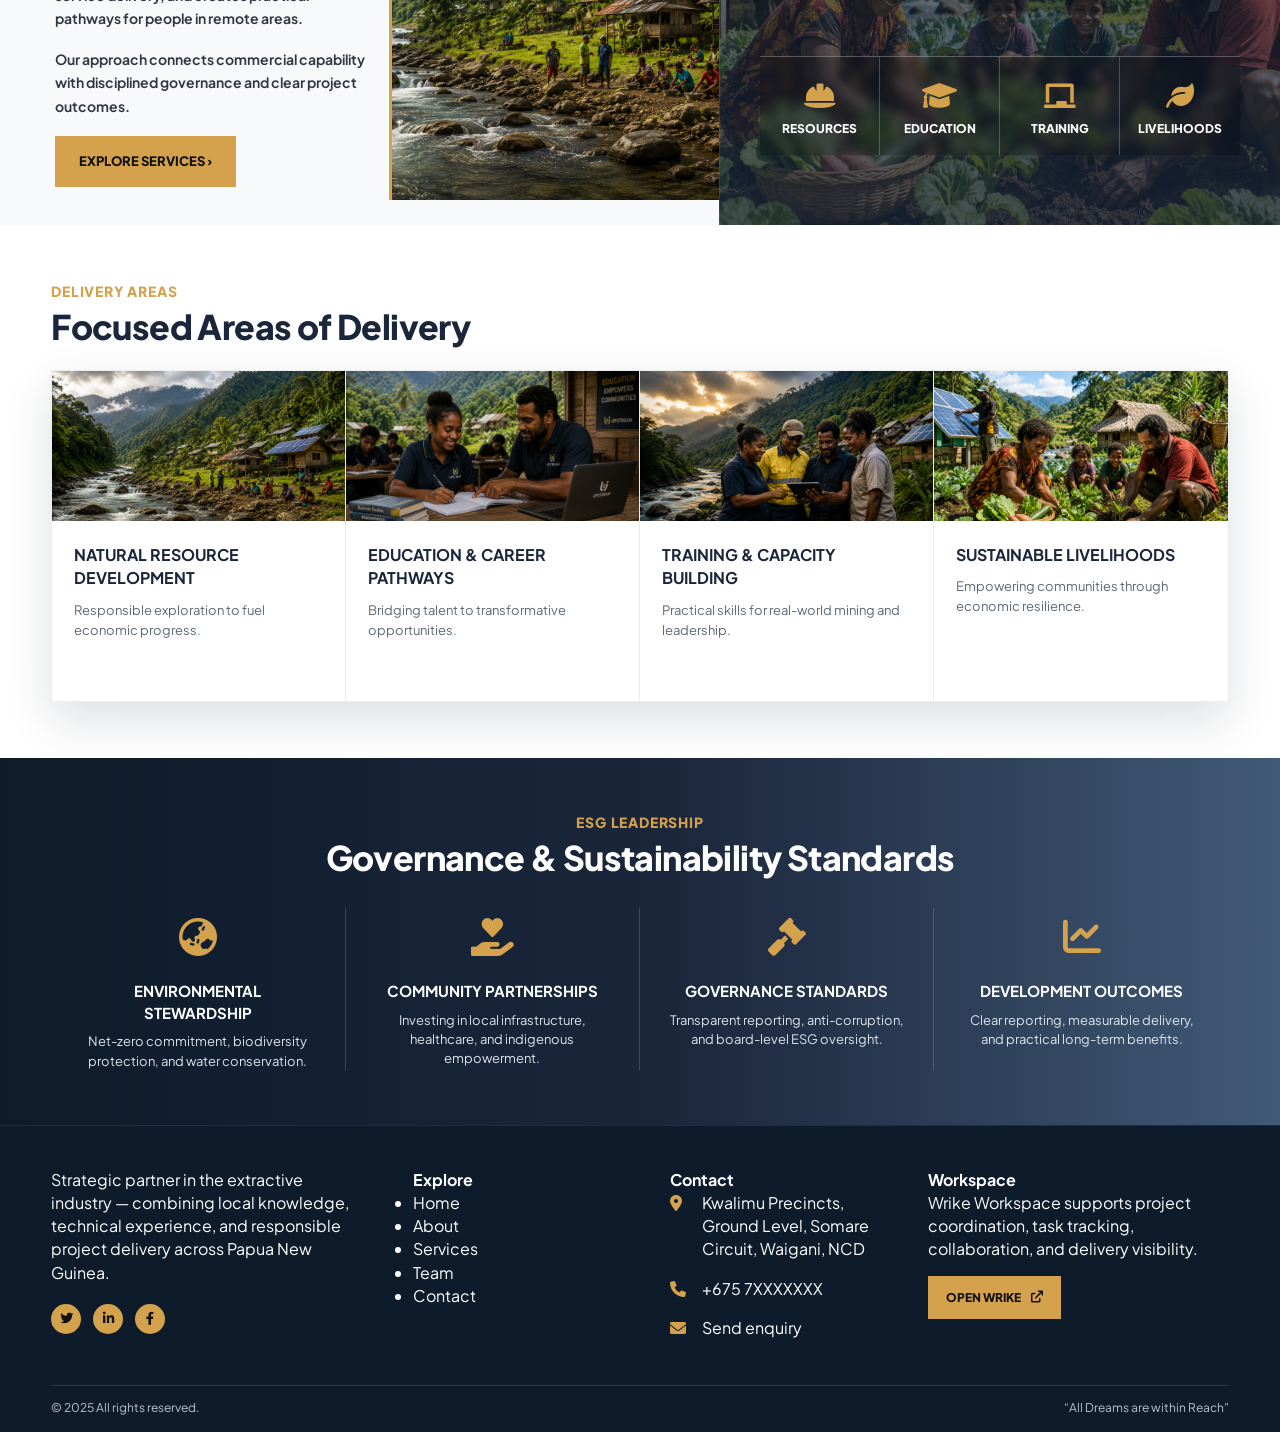
==== commit 90b75b66: "Update index.html" ====
--- a/index.html
+++ b/index.html
@@ -204,7 +204,7 @@
     </div>
     <div>
       <h4>Contact</h4>
-      <div class="contact-line"><span><i class="fas fa-location-dot"></i></span><p>Kwalimu Precincts, Waigani, NCD</p></div>
+      <div class="contact-line"><span><i class="fas fa-location-dot"></i></span><p>Kwalimu Precincts, Ground Level, Somare Circuit, Waigani, NCD</p></div>
       <div class="contact-line"><span><i class="fas fa-phone"></i></span><p>+675 7XXXXXXX</p></div>
       <div class="contact-line"><span><i class="fas fa-envelope"></i></span><p><a href="contact.html">Send enquiry</a></p></div>
     </div>
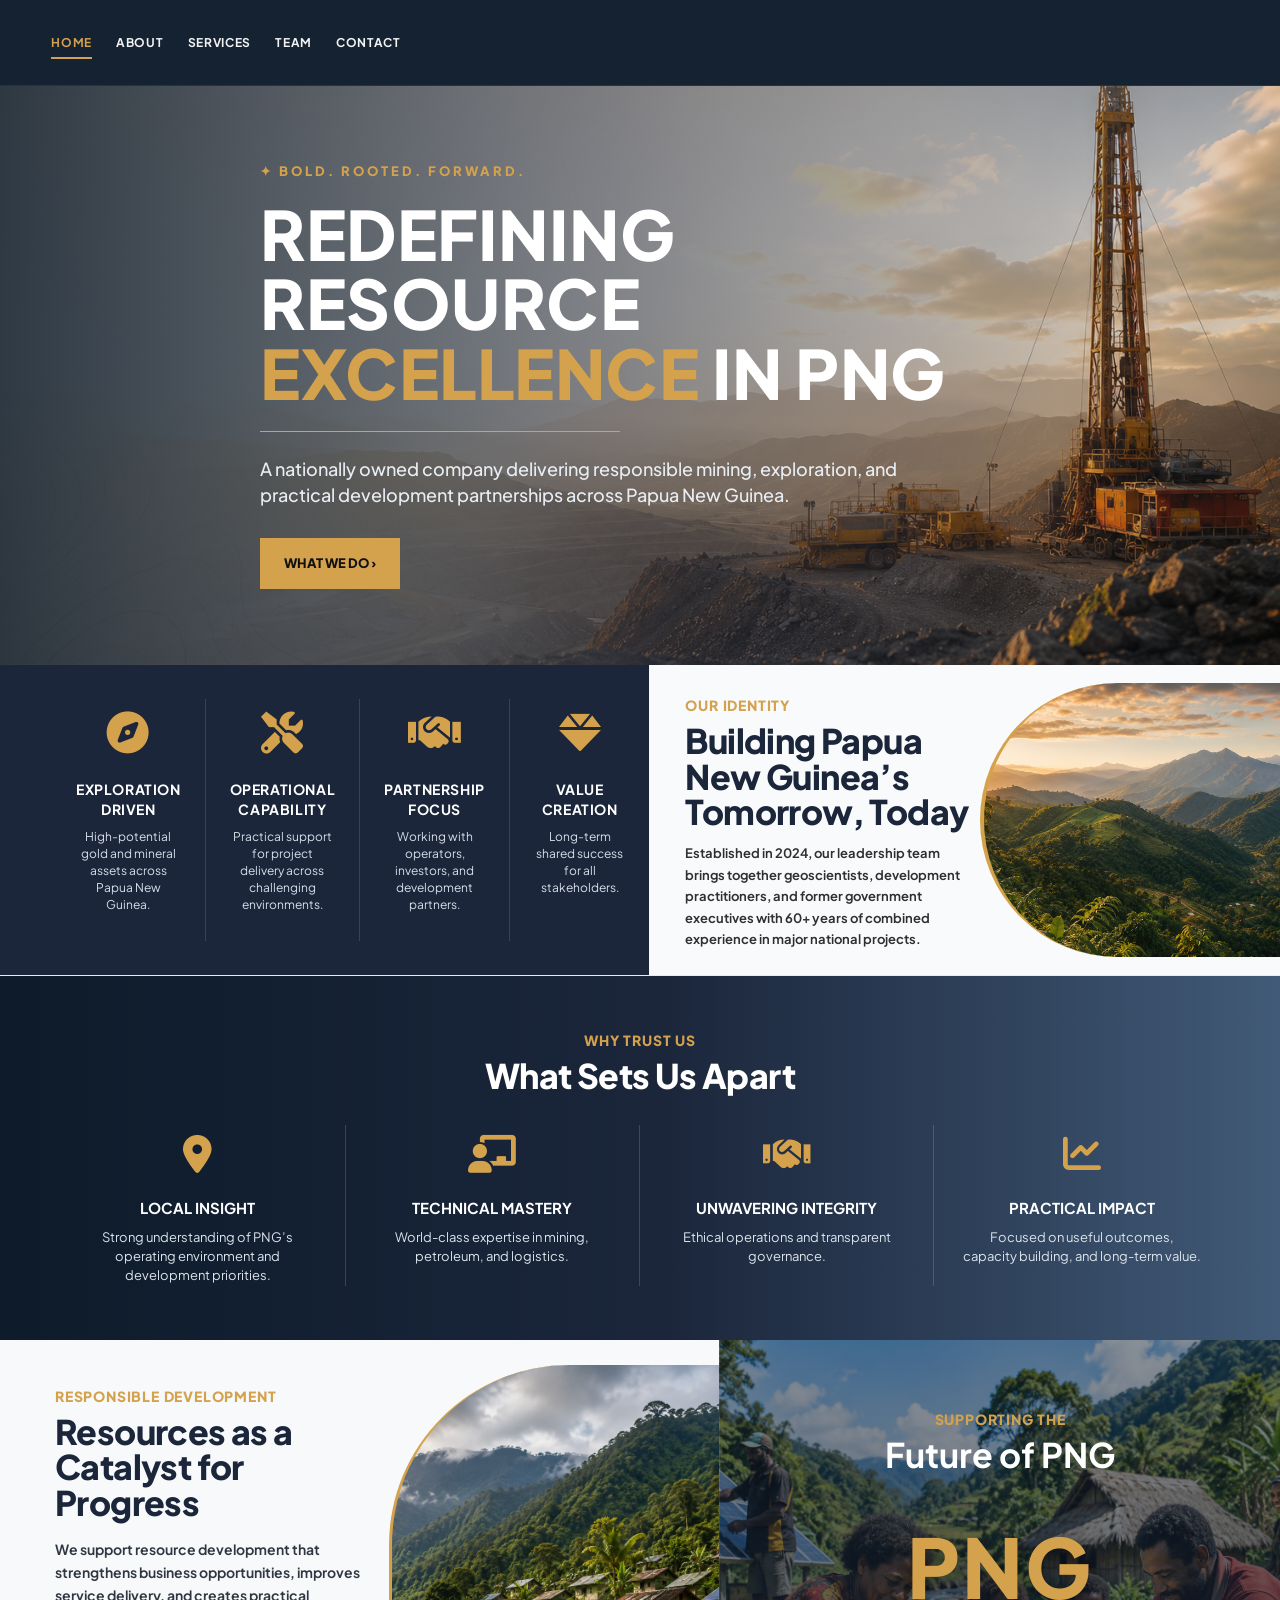
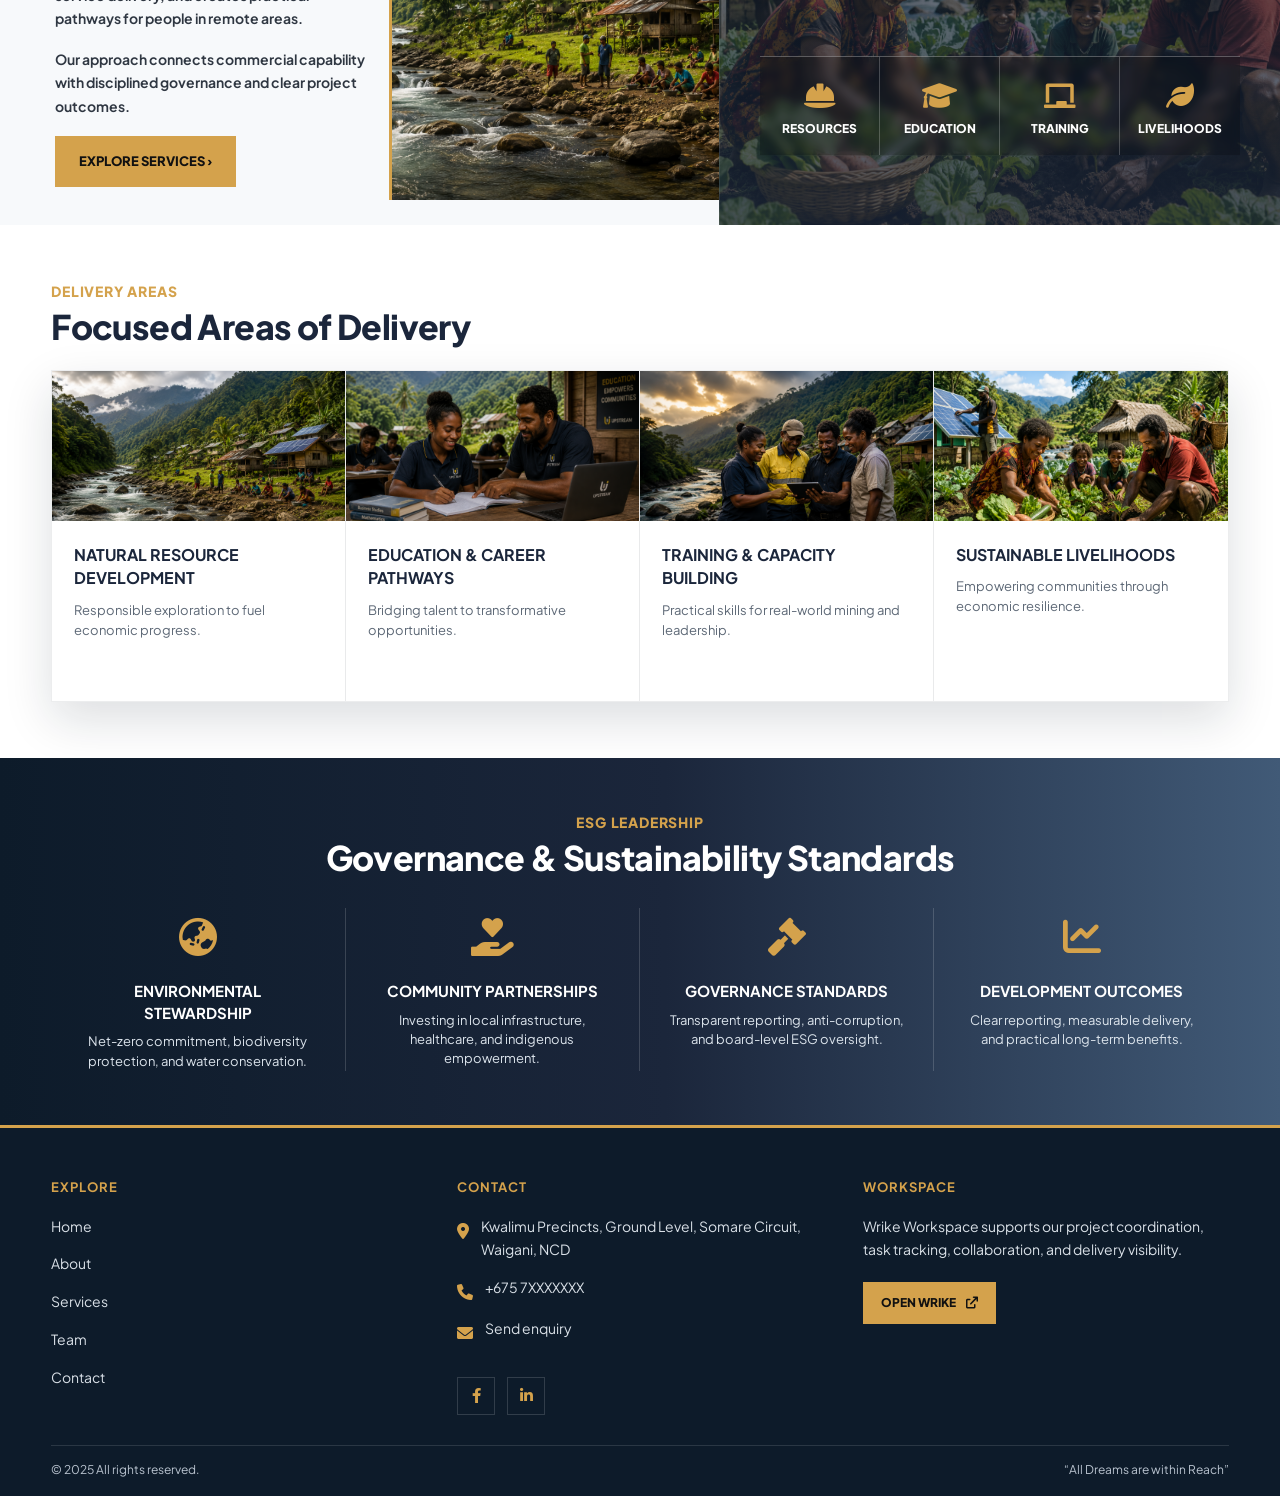
==== commit 10ff1d11: "Update index.html" ====
--- a/index.html
+++ b/index.html
@@ -29,55 +29,670 @@
       --border:rgba(255,255,255,.14);
       --shadow:0 18px 45px rgba(13,27,42,.14);
     }
+
     html{scroll-behavior:smooth}
-    body{font-family:'Plus Jakarta Sans',Arial,Helvetica,sans-serif;background:var(--light);color:var(--text);line-height:1.45;overflow-x:hidden}
+
+    body{
+      font-family:'Plus Jakarta Sans',Arial,Helvetica,sans-serif;
+      background:var(--light);
+      color:var(--text);
+      line-height:1.45;
+      overflow-x:hidden;
+    }
+
     a{text-decoration:none;color:inherit}
     img{max-width:100%;display:block}
     .container{width:min(1180px,92%);margin:auto}
 
-    .skip-link{position:absolute;top:-40px;left:0;background:var(--gold);padding:8px 14px;z-index:100;color:#111;font-weight:800}
+    .skip-link{
+      position:absolute;
+      top:-40px;
+      left:0;
+      background:var(--gold);
+      padding:8px 14px;
+      z-index:100;
+      color:#111;
+      font-weight:800;
+    }
+
     .skip-link:focus{top:0}
 
-    header{height:86px;background:rgba(13,27,42,.96);backdrop-filter:blur(12px);display:flex;align-items:center;border-bottom:1px solid rgba(255,255,255,.08);position:sticky;top:0;z-index:50}
-    nav{display:flex;align-items:center;justify-content:flex-start;width:min(1180px,92%);margin:auto;gap:24px}
-    .menu{display:flex;gap:24px;align-items:center;font-size:12px;text-transform:uppercase;letter-spacing:.7px;color:#f3f3f3;font-weight:700}
-    .menu a{position:relative;white-space:nowrap}.menu a.active,.menu a:hover{color:var(--gold)}
-    .menu a:after{content:"";position:absolute;left:0;bottom:-8px;width:0;height:2px;background:var(--gold);transition:.25s}.menu a:hover:after,.menu a.active:after{width:100%}
-    .menu-toggle{display:none;background:none;border:0;color:var(--gold);font-size:26px;cursor:pointer}
-
-    .hero{min-height:560px;background:linear-gradient(90deg,rgba(13,27,42,.86) 0%,rgba(27,38,59,.55) 48%,rgba(13,27,42,.08) 100%),url('hero.png');background-size:cover;background-position:center;display:flex;align-items:center;position:relative}
-    .hero-content{max-width:760px;padding:76px 0}
-    .hero-kicker{font-size:13px;letter-spacing:3px;color:var(--gold);text-transform:uppercase;font-weight:800;margin-bottom:18px}
-    .hero h1{font-size:clamp(38px,6vw,68px);line-height:1.02;text-transform:uppercase;letter-spacing:.5px;font-weight:900;color:#fff;max-width:850px}
+    header{
+      height:86px;
+      background:rgba(13,27,42,.96);
+      backdrop-filter:blur(12px);
+      display:flex;
+      align-items:center;
+      border-bottom:1px solid rgba(255,255,255,.08);
+      position:sticky;
+      top:0;
+      z-index:50;
+    }
+
+    nav{
+      display:flex;
+      align-items:center;
+      justify-content:flex-start;
+      width:min(1180px,92%);
+      margin:auto;
+      gap:24px;
+    }
+
+    .menu{
+      display:flex;
+      gap:24px;
+      align-items:center;
+      font-size:12px;
+      text-transform:uppercase;
+      letter-spacing:.7px;
+      color:#f3f3f3;
+      font-weight:700;
+    }
+
+    .menu a{
+      position:relative;
+      white-space:nowrap;
+    }
+
+    .menu a.active,
+    .menu a:hover{
+      color:var(--gold);
+    }
+
+    .menu a:after{
+      content:"";
+      position:absolute;
+      left:0;
+      bottom:-8px;
+      width:0;
+      height:2px;
+      background:var(--gold);
+      transition:.25s;
+    }
+
+    .menu a:hover:after,
+    .menu a.active:after{
+      width:100%;
+    }
+
+    .menu-toggle{
+      display:none;
+      background:none;
+      border:0;
+      color:var(--gold);
+      font-size:26px;
+      cursor:pointer;
+    }
+
+    .hero{
+      min-height:560px;
+      background:linear-gradient(90deg,rgba(13,27,42,.86) 0%,rgba(27,38,59,.55) 48%,rgba(13,27,42,.08) 100%),url('hero.png');
+      background-size:cover;
+      background-position:center;
+      display:flex;
+      align-items:center;
+      position:relative;
+    }
+
+    .hero-content{
+      max-width:760px;
+      padding:76px 0;
+    }
+
+    .hero-kicker{
+      font-size:13px;
+      letter-spacing:3px;
+      color:var(--gold);
+      text-transform:uppercase;
+      font-weight:800;
+      margin-bottom:18px;
+    }
+
+    .hero h1{
+      font-size:clamp(38px,6vw,68px);
+      line-height:1.02;
+      text-transform:uppercase;
+      letter-spacing:.5px;
+      font-weight:900;
+      color:#fff;
+      max-width:850px;
+    }
+
     .hero h1 span{color:var(--gold)}
-    .eyeline{height:1px;background:var(--gold);width:min(360px,80%);margin:24px 0}
-    .hero p{font-size:18px;max-width:670px;color:#e8edf3;margin-bottom:30px;font-weight:500}
-    .btns{display:flex;gap:16px;flex-wrap:wrap}.btn{padding:15px 23px;text-transform:uppercase;font-weight:800;font-size:13px;border:1px solid rgba(255,255,255,.22);display:inline-flex;gap:12px;align-items:center;background:rgba(255,255,255,.08);color:#fff;transition:.25s}.btn:hover{transform:translateY(-3px);background:rgba(255,255,255,.14)}.btn.gold{background:var(--gold);color:#111;border-color:var(--gold)}.btn.gold:hover{background:#e0af58}
-
-    .sector-approach{display:grid;grid-template-columns:1.03fr 1fr;background:#fff;border-bottom:1px solid rgba(0,0,0,.08);box-shadow:0 14px 35px rgba(0,0,0,.06)}
-    .sectors{display:grid;grid-template-columns:repeat(4,1fr);gap:0;padding:34px 0 34px 52px;background:var(--secondary);color:#fff}.sector{padding:0 24px;text-align:center;border-right:1px solid rgba(255,255,255,.13)}.sector:last-child{border-right:0}.icon{height:66px;margin:auto auto 14px;color:var(--gold);font-size:42px;line-height:1;display:grid;place-items:center}.sector h3{font-size:14px;text-transform:uppercase;margin-bottom:8px;letter-spacing:.6px}.sector p{font-size:12px;color:#d6dee8;line-height:1.42}
-    .approach{background:#f9fafb;color:#1b263b;display:grid;grid-template-columns:1fr 300px;min-height:230px;overflow:hidden}.approach-text{padding:30px 0 24px 36px}.label{color:var(--gold);text-transform:uppercase;font-size:14px;font-weight:900;letter-spacing:.8px;margin-bottom:8px}.approach h2,.excellence h2,.why h2,.section-heading{font-size:34px;line-height:1.04;font-weight:900;letter-spacing:-.6px}.approach p{font-size:13px;margin-top:14px;max-width:430px;font-weight:650;color:#2f2f2f;line-height:1.65}.approach-img{background:linear-gradient(rgba(255,255,255,.04),rgba(255,255,255,.04)),url('who-we-are.png');background-size:cover;background-position:center;border-top-left-radius:180px;border-bottom-left-radius:180px;margin:18px 0;border-left:4px solid var(--gold)}
-
-    .why{padding:54px 0;background:linear-gradient(90deg,#0d1b2a 0%,#1b263b 52%,#415a77 100%);color:#fff}.center{text-align:center}.why h2{margin-bottom:32px}.features{display:grid;grid-template-columns:repeat(4,1fr);gap:0}.feature{padding:0 28px;text-align:center;border-right:1px solid rgba(255,255,255,.16)}.feature:last-child{border:0}.feature .icon{height:58px;font-size:38px}.feature h3{font-size:15px;text-transform:uppercase;margin-bottom:9px}.feature p{font-size:13px;color:#dce4ec;line-height:1.48}
-
-    .split{display:grid;grid-template-columns:1.18fr .92fr;background:#fff}.excellence{background:#f7f9fb;color:#1b263b;min-height:365px;display:grid;grid-template-columns:1fr 330px;overflow:hidden}.excellence-text{padding:46px 20px 38px 55px}.excellence p{font-size:14px;font-weight:650;margin:18px 0;max-width:390px;color:#2f3742;line-height:1.65}.excellence-img{background:url('s.png');background-size:cover;background-position:center;border-top-left-radius:180px;margin:25px 0;border-left:3px solid var(--gold)}
-    .png{background:linear-gradient(rgba(13,27,42,.48),rgba(27,38,59,.78)),url('sustainability.png');background-size:cover;background-position:center;padding:38px 40px;color:#fff;text-align:center;border-left:1px solid rgba(255,255,255,.08);display:flex;flex-direction:column;justify-content:center}.png h2{font-size:34px;line-height:1.05;margin-bottom:22px}.map{font-size:82px;color:var(--gold);letter-spacing:2px;margin:12px 0 30px;text-shadow:0 4px 20px rgba(0,0,0,.42);font-weight:900}.png-icons{display:grid;grid-template-columns:repeat(4,1fr);border-top:1px solid rgba(255,255,255,.28);background:rgba(0,0,0,.18);backdrop-filter:blur(4px)}.png-icons div{padding:18px 8px;border-right:1px solid rgba(255,255,255,.22);font-size:12px;font-weight:800;text-transform:uppercase}.png-icons div:last-child{border:0}.png-icons span{display:block;color:var(--gold);font-size:28px;margin-bottom:5px}
-
-    .focus-panel{padding:56px 0;background:#fff}.focus-grid{display:grid;grid-template-columns:repeat(4,1fr);box-shadow:var(--shadow);border:1px solid rgba(13,27,42,.08);margin-top:26px}.focus-card{background:#fff;min-height:330px;border-right:1px solid rgba(13,27,42,.09);display:flex;flex-direction:column}.focus-card:last-child{border-right:0}.focus-img{height:150px;background-size:cover;background-position:center}.focus-body{padding:22px}.focus-card h3{font-size:16px;text-transform:uppercase;margin-bottom:10px}.focus-card p{font-size:13px;color:var(--muted);line-height:1.55;margin-bottom:auto}.focus-link{display:inline-flex;gap:8px;align-items:center;margin-top:18px;color:var(--gold-deep);font-weight:900;font-size:13px;text-transform:uppercase}
-
-    footer{background:#0d1b2a;padding:42px 0 16px;border-top:1px solid rgba(255,255,255,.08);color:#fff}.footer-grid{display:grid;grid-template-columns:1.5fr 1fr 1fr 1.45fr;gap:50px}.footer h4{font-size:14px;text-transform:uppercase;margin-bottom:18px;letter-spacing:.8px;color:#fff}.footer p,.footer li{font-size:14px;color:#d9e0e7;line-height:1.7}.footer ul{list-style:none}.footer li{margin:8px 0}.footer li a{display:flex;justify-content:space-between;gap:10px}.footer li a:after{content:'›';color:var(--gold)}.footer li a:hover{color:var(--gold)}.social{display:flex;gap:12px;margin-top:20px}.social a{background:var(--gold);width:30px;height:30px;border-radius:50%;display:grid;place-items:center;color:#111;font-size:13px}.contact-line{display:flex;gap:14px;margin-bottom:16px}.contact-line span{color:var(--gold);min-width:18px}.wrike-btn{display:inline-flex;align-items:center;gap:10px;background:var(--gold);color:#111;font-weight:900;text-transform:uppercase;font-size:12px;padding:13px 18px;margin-top:15px}.copyright{border-top:1px solid rgba(255,255,255,.12);margin-top:30px;padding-top:13px;display:flex;justify-content:space-between;font-size:12px;color:#b9c3cf;gap:16px}
-
-    @media(max-width:1040px){.menu{gap:14px;font-size:11px}.sector-approach,.split{grid-template-columns:1fr}.approach,.excellence{grid-template-columns:1fr}.approach-img,.excellence-img{min-height:260px;border-radius:0;margin:0;border-left:0;border-top:4px solid var(--gold)}.sectors{padding-left:0}.footer-grid{grid-template-columns:1fr 1fr}.focus-grid{grid-template-columns:1fr 1fr}.png{border-left:0}}
-    @media(max-width:820px){.menu-toggle{display:block}.menu{position:fixed;top:86px;left:-100%;width:min(340px,88%);height:calc(100vh - 86px);background:var(--primary);flex-direction:column;align-items:flex-start;padding:28px;transition:.3s;box-shadow:20px 0 45px rgba(0,0,0,.2)}.menu.active{left:0}.hero{min-height:520px}.sectors,.features{grid-template-columns:1fr 1fr}.sector,.feature{border:0;padding:18px}.approach-text,.excellence-text{padding:35px 28px}.footer-grid{grid-template-columns:1fr}.png-icons{grid-template-columns:1fr 1fr}}
-    @media(max-width:560px){.hero h1{font-size:34px}.hero p{font-size:16px}.btns{flex-direction:column;align-items:flex-start}.sectors,.features,.focus-grid,.png-icons{grid-template-columns:1fr}.copyright{flex-direction:column}.map{font-size:60px}.approach h2,.excellence h2,.why h2,.section-heading{font-size:28px}}
+
+    .eyeline{
+      height:1px;
+      background:var(--gold);
+      width:min(360px,80%);
+      margin:24px 0;
+    }
+
+    .hero p{
+      font-size:18px;
+      max-width:670px;
+      color:#e8edf3;
+      margin-bottom:30px;
+      font-weight:500;
+    }
+
+    .btns{
+      display:flex;
+      gap:16px;
+      flex-wrap:wrap;
+    }
+
+    .btn{
+      padding:15px 23px;
+      text-transform:uppercase;
+      font-weight:800;
+      font-size:13px;
+      border:1px solid rgba(255,255,255,.22);
+      display:inline-flex;
+      gap:12px;
+      align-items:center;
+      background:rgba(255,255,255,.08);
+      color:#fff;
+      transition:.25s;
+    }
+
+    .btn:hover{
+      transform:translateY(-3px);
+      background:rgba(255,255,255,.14);
+    }
+
+    .btn.gold{
+      background:var(--gold);
+      color:#111;
+      border-color:var(--gold);
+    }
+
+    .btn.gold:hover{
+      background:#e0af58;
+    }
+
+    .sector-approach{
+      display:grid;
+      grid-template-columns:1.03fr 1fr;
+      background:#fff;
+      border-bottom:1px solid rgba(0,0,0,.08);
+      box-shadow:0 14px 35px rgba(0,0,0,.06);
+    }
+
+    .sectors{
+      display:grid;
+      grid-template-columns:repeat(4,1fr);
+      gap:0;
+      padding:34px 0 34px 52px;
+      background:var(--secondary);
+      color:#fff;
+    }
+
+    .sector{
+      padding:0 24px;
+      text-align:center;
+      border-right:1px solid rgba(255,255,255,.13);
+    }
+
+    .sector:last-child{border-right:0}
+
+    .icon{
+      height:66px;
+      margin:auto auto 14px;
+      color:var(--gold);
+      font-size:42px;
+      line-height:1;
+      display:grid;
+      place-items:center;
+    }
+
+    .sector h3{
+      font-size:14px;
+      text-transform:uppercase;
+      margin-bottom:8px;
+      letter-spacing:.6px;
+    }
+
+    .sector p{
+      font-size:12px;
+      color:#d6dee8;
+      line-height:1.42;
+    }
+
+    .approach{
+      background:#f9fafb;
+      color:#1b263b;
+      display:grid;
+      grid-template-columns:1fr 300px;
+      min-height:230px;
+      overflow:hidden;
+    }
+
+    .approach-text{
+      padding:30px 0 24px 36px;
+    }
+
+    .label{
+      color:var(--gold);
+      text-transform:uppercase;
+      font-size:14px;
+      font-weight:900;
+      letter-spacing:.8px;
+      margin-bottom:8px;
+    }
+
+    .approach h2,
+    .excellence h2,
+    .why h2,
+    .section-heading{
+      font-size:34px;
+      line-height:1.04;
+      font-weight:900;
+      letter-spacing:-.6px;
+    }
+
+    .approach p{
+      font-size:13px;
+      margin-top:14px;
+      max-width:430px;
+      font-weight:650;
+      color:#2f2f2f;
+      line-height:1.65;
+    }
+
+    .approach-img{
+      background:linear-gradient(rgba(255,255,255,.04),rgba(255,255,255,.04)),url('who-we-are.png');
+      background-size:cover;
+      background-position:center;
+      border-top-left-radius:180px;
+      border-bottom-left-radius:180px;
+      margin:18px 0;
+      border-left:4px solid var(--gold);
+    }
+
+    .why{
+      padding:54px 0;
+      background:linear-gradient(90deg,#0d1b2a 0%,#1b263b 52%,#415a77 100%);
+      color:#fff;
+    }
+
+    .center{text-align:center}
+
+    .why h2{margin-bottom:32px}
+
+    .features{
+      display:grid;
+      grid-template-columns:repeat(4,1fr);
+      gap:0;
+    }
+
+    .feature{
+      padding:0 28px;
+      text-align:center;
+      border-right:1px solid rgba(255,255,255,.16);
+    }
+
+    .feature:last-child{border:0}
+
+    .feature .icon{
+      height:58px;
+      font-size:38px;
+    }
+
+    .feature h3{
+      font-size:15px;
+      text-transform:uppercase;
+      margin-bottom:9px;
+    }
+
+    .feature p{
+      font-size:13px;
+      color:#dce4ec;
+      line-height:1.48;
+    }
+
+    .split{
+      display:grid;
+      grid-template-columns:1.18fr .92fr;
+      background:#fff;
+    }
+
+    .excellence{
+      background:#f7f9fb;
+      color:#1b263b;
+      min-height:365px;
+      display:grid;
+      grid-template-columns:1fr 330px;
+      overflow:hidden;
+    }
+
+    .excellence-text{
+      padding:46px 20px 38px 55px;
+    }
+
+    .excellence p{
+      font-size:14px;
+      font-weight:650;
+      margin:18px 0;
+      max-width:390px;
+      color:#2f3742;
+      line-height:1.65;
+    }
+
+    .excellence-img{
+      background:url('s.png');
+      background-size:cover;
+      background-position:center;
+      border-top-left-radius:180px;
+      margin:25px 0;
+      border-left:3px solid var(--gold);
+    }
+
+    .png{
+      background:linear-gradient(rgba(13,27,42,.48),rgba(27,38,59,.78)),url('sustainability.png');
+      background-size:cover;
+      background-position:center;
+      padding:38px 40px;
+      color:#fff;
+      text-align:center;
+      border-left:1px solid rgba(255,255,255,.08);
+      display:flex;
+      flex-direction:column;
+      justify-content:center;
+    }
+
+    .png h2{
+      font-size:34px;
+      line-height:1.05;
+      margin-bottom:22px;
+    }
+
+    .map{
+      font-size:82px;
+      color:var(--gold);
+      letter-spacing:2px;
+      margin:12px 0 30px;
+      text-shadow:0 4px 20px rgba(0,0,0,.42);
+      font-weight:900;
+    }
+
+    .png-icons{
+      display:grid;
+      grid-template-columns:repeat(4,1fr);
+      border-top:1px solid rgba(255,255,255,.28);
+      background:rgba(0,0,0,.18);
+      backdrop-filter:blur(4px);
+    }
+
+    .png-icons div{
+      padding:18px 8px;
+      border-right:1px solid rgba(255,255,255,.22);
+      font-size:12px;
+      font-weight:800;
+      text-transform:uppercase;
+    }
+
+    .png-icons div:last-child{border:0}
+
+    .png-icons span{
+      display:block;
+      color:var(--gold);
+      font-size:28px;
+      margin-bottom:5px;
+    }
+
+    .focus-panel{
+      padding:56px 0;
+      background:#fff;
+    }
+
+    .focus-grid{
+      display:grid;
+      grid-template-columns:repeat(4,1fr);
+      box-shadow:var(--shadow);
+      border:1px solid rgba(13,27,42,.08);
+      margin-top:26px;
+    }
+
+    .focus-card{
+      background:#fff;
+      min-height:330px;
+      border-right:1px solid rgba(13,27,42,.09);
+      display:flex;
+      flex-direction:column;
+    }
+
+    .focus-card:last-child{border-right:0}
+
+    .focus-img{
+      height:150px;
+      background-size:cover;
+      background-position:center;
+    }
+
+    .focus-body{
+      padding:22px;
+    }
+
+    .focus-card h3{
+      font-size:16px;
+      text-transform:uppercase;
+      margin-bottom:10px;
+    }
+
+    .focus-card p{
+      font-size:13px;
+      color:var(--muted);
+      line-height:1.55;
+      margin-bottom:auto;
+    }
+
+    footer{
+      background:#0d1b2a;
+      color:#fff;
+      padding:50px 0 18px;
+      border-top:3px solid var(--gold);
+    }
+
+    .footer-grid{
+      display:grid;
+      grid-template-columns:repeat(3,1fr);
+      gap:40px;
+      align-items:start;
+    }
+
+    .footer-card{
+      display:flex;
+      flex-direction:column;
+      align-items:flex-start;
+    }
+
+    .footer h4{
+      font-size:13px;
+      text-transform:uppercase;
+      letter-spacing:1px;
+      color:var(--gold);
+      margin-bottom:18px;
+    }
+
+    .footer ul{
+      list-style:none;
+      margin:0;
+      padding:0;
+    }
+
+    .footer li{
+      margin-bottom:14px;
+    }
+
+    .footer li a{
+      color:#d9e0e7;
+      font-size:14px;
+      font-weight:400;
+      line-height:1.7;
+      display:block;
+      transition:.25s;
+    }
+
+    .footer li a:hover{
+      color:var(--gold);
+    }
+
+    .contact-line{
+      display:flex;
+      gap:12px;
+      margin-bottom:14px;
+      align-items:flex-start;
+    }
+
+    .contact-line span{
+      color:var(--gold);
+      margin-top:4px;
+    }
+
+    .footer p{
+      color:#d9e0e7;
+      line-height:1.7;
+      font-size:14px;
+    }
+
+    .footer-card > p{
+      margin-bottom:12px;
+    }
+
+    .social-links{
+      display:flex;
+      gap:12px;
+      margin-top:18px;
+    }
+
+    .social-links a{
+      width:38px;
+      height:38px;
+      border:1px solid rgba(255,255,255,.15);
+      display:flex;
+      align-items:center;
+      justify-content:center;
+      color:var(--gold);
+      font-size:15px;
+      transition:.25s ease;
+    }
+
+    .social-links a:hover{
+      background:var(--gold);
+      color:#111;
+      border-color:var(--gold);
+    }
+
+    .wrike-btn{
+      display:inline-flex;
+      align-items:center;
+      justify-content:center;
+      gap:10px;
+      background:var(--gold);
+      color:#111;
+      padding:12px 18px;
+      font-size:12px;
+      font-weight:800;
+      text-transform:uppercase;
+      margin-top:8px;
+      width:max-content;
+      transition:.25s ease;
+    }
+
+    .wrike-btn:hover{
+      background:#e0af58;
+      transform:translateY(-2px);
+    }
+
+    .copyright{
+      margin-top:30px;
+      padding-top:15px;
+      border-top:1px solid rgba(255,255,255,.12);
+      display:flex;
+      justify-content:space-between;
+      gap:20px;
+      font-size:12px;
+      color:#b9c3cf;
+    }
+
+    @media(max-width:1040px){
+      .menu{gap:14px;font-size:11px}
+      .sector-approach,.split{grid-template-columns:1fr}
+      .approach,.excellence{grid-template-columns:1fr}
+      .approach-img,.excellence-img{
+        min-height:260px;
+        border-radius:0;
+        margin:0;
+        border-left:0;
+        border-top:4px solid var(--gold);
+      }
+      .sectors{padding-left:0}
+      .footer-grid{grid-template-columns:1fr 1fr}
+      .focus-grid{grid-template-columns:1fr 1fr}
+      .png{border-left:0}
+    }
+
+    @media(max-width:820px){
+      .menu-toggle{display:block}
+      .menu{
+        position:fixed;
+        top:86px;
+        left:-100%;
+        width:min(340px,88%);
+        height:calc(100vh - 86px);
+        background:var(--primary);
+        flex-direction:column;
+        align-items:flex-start;
+        padding:28px;
+        transition:.3s;
+        box-shadow:20px 0 45px rgba(0,0,0,.2);
+      }
+
+      .menu.active{left:0}
+      .hero{min-height:520px}
+      .sectors,.features{grid-template-columns:1fr 1fr}
+      .sector,.feature{border:0;padding:18px}
+      .approach-text,.excellence-text{padding:35px 28px}
+      .footer-grid{grid-template-columns:1fr}
+      .png-icons{grid-template-columns:1fr 1fr}
+    }
+
+    @media(max-width:768px){
+      .footer-grid{
+        grid-template-columns:1fr;
+        gap:30px;
+      }
+
+      .footer-card{
+        text-align:left;
+      }
+
+      .copyright{
+        flex-direction:column;
+        text-align:center;
+      }
+    }
+
+    @media(max-width:560px){
+      .hero h1{font-size:34px}
+      .hero p{font-size:16px}
+      .btns{flex-direction:column;align-items:flex-start}
+      .sectors,.features,.focus-grid,.png-icons{grid-template-columns:1fr}
+      .map{font-size:60px}
+      .approach h2,.excellence h2,.why h2,.section-heading{font-size:28px}
+    }
   </style>
 </head>
+
 <body>
 <a href="#main-content" class="skip-link">Skip to content</a>
 
 <header>
   <nav>
-    <button class="menu-toggle" id="mobileMenuBtn" aria-label="Menu" aria-expanded="false"><i class="fas fa-bars"></i></button>
+    <button class="menu-toggle" id="mobileMenuBtn" aria-label="Menu" aria-expanded="false">
+      <i class="fas fa-bars"></i>
+    </button>
+
     <div class="menu" id="navLinks">
       <a href="index.html" class="active">Home</a>
       <a href="about.html">About</a>
@@ -95,6 +710,7 @@
       <h1>Redefining Resource <span>Excellence</span> in PNG</h1>
       <div class="eyeline"></div>
       <p>A nationally owned company delivering responsible mining, exploration, and practical development partnerships across Papua New Guinea.</p>
+
       <div class="btns">
         <a class="btn gold" href="services.html">What we do ›</a>
       </div>
@@ -103,17 +719,38 @@
 
   <section class="sector-approach" id="approach">
     <div class="sectors">
-      <div class="sector"><div class="icon"><i class="fas fa-compass"></i></div><h3>Exploration Driven</h3><p>High-potential gold and mineral assets across Papua New Guinea.</p></div>
-      <div class="sector"><div class="icon"><i class="fas fa-tools"></i></div><h3>Operational Capability</h3><p>Practical support for project delivery across challenging environments.</p></div>
-      <div class="sector"><div class="icon"><i class="fas fa-handshake"></i></div><h3>Partnership Focus</h3><p>Working with operators, investors, and development partners.</p></div>
-      <div class="sector"><div class="icon"><i class="fas fa-gem"></i></div><h3>Value Creation</h3><p>Long-term shared success for all stakeholders.</p></div>
-    </div>
+      <div class="sector">
+        <div class="icon"><i class="fas fa-compass"></i></div>
+        <h3>Exploration Driven</h3>
+        <p>High-potential gold and mineral assets across Papua New Guinea.</p>
+      </div>
+
+      <div class="sector">
+        <div class="icon"><i class="fas fa-tools"></i></div>
+        <h3>Operational Capability</h3>
+        <p>Practical support for project delivery across challenging environments.</p>
+      </div>
+
+      <div class="sector">
+        <div class="icon"><i class="fas fa-handshake"></i></div>
+        <h3>Partnership Focus</h3>
+        <p>Working with operators, investors, and development partners.</p>
+      </div>
+
+      <div class="sector">
+        <div class="icon"><i class="fas fa-gem"></i></div>
+        <h3>Value Creation</h3>
+        <p>Long-term shared success for all stakeholders.</p>
+      </div>
+    </div>
+
     <div class="approach">
       <div class="approach-text">
         <div class="label">Our Identity</div>
         <h2>Building Papua New Guinea’s Tomorrow, Today</h2>
         <p>Established in 2024, our leadership team brings together geoscientists, development practitioners, and former government executives with 60+ years of combined experience in major national projects.</p>
       </div>
+
       <div class="approach-img" role="img" aria-label="Papua New Guinea landscape and community"></div>
     </div>
   </section>
@@ -122,11 +759,31 @@
     <div class="container center">
       <div class="label">Why Trust Us</div>
       <h2>What Sets Us Apart</h2>
+
       <div class="features">
-        <div class="feature"><div class="icon"><i class="fas fa-map-marker-alt"></i></div><h3>Local Insight</h3><p>Strong understanding of PNG’s operating environment and development priorities.</p></div>
-        <div class="feature"><div class="icon"><i class="fas fa-chalkboard-user"></i></div><h3>Technical Mastery</h3><p>World-class expertise in mining, petroleum, and logistics.</p></div>
-        <div class="feature"><div class="icon"><i class="fas fa-handshake"></i></div><h3>Unwavering Integrity</h3><p>Ethical operations and transparent governance.</p></div>
-        <div class="feature"><div class="icon"><i class="fas fa-chart-line"></i></div><h3>Practical Impact</h3><p>Focused on useful outcomes, capacity building, and long-term value.</p></div>
+        <div class="feature">
+          <div class="icon"><i class="fas fa-map-marker-alt"></i></div>
+          <h3>Local Insight</h3>
+          <p>Strong understanding of PNG’s operating environment and development priorities.</p>
+        </div>
+
+        <div class="feature">
+          <div class="icon"><i class="fas fa-chalkboard-user"></i></div>
+          <h3>Technical Mastery</h3>
+          <p>World-class expertise in mining, petroleum, and logistics.</p>
+        </div>
+
+        <div class="feature">
+          <div class="icon"><i class="fas fa-handshake"></i></div>
+          <h3>Unwavering Integrity</h3>
+          <p>Ethical operations and transparent governance.</p>
+        </div>
+
+        <div class="feature">
+          <div class="icon"><i class="fas fa-chart-line"></i></div>
+          <h3>Practical Impact</h3>
+          <p>Focused on useful outcomes, capacity building, and long-term value.</p>
+        </div>
       </div>
     </div>
   </section>
@@ -140,12 +797,15 @@
         <p>Our approach connects commercial capability with disciplined governance and clear project outcomes.</p>
         <a class="btn gold" href="services.html">Explore Services ›</a>
       </div>
+
       <div class="excellence-img" role="img" aria-label="Resource development"></div>
     </div>
+
     <div class="png">
       <div class="label">Supporting the</div>
       <h2>Future of PNG</h2>
       <div class="map">PNG</div>
+
       <div class="png-icons">
         <div><span><i class="fas fa-hard-hat"></i></span>Resources</div>
         <div><span><i class="fas fa-graduation-cap"></i></span>Education</div>
@@ -159,11 +819,39 @@
     <div class="container">
       <div class="label">Delivery Areas</div>
       <h2 class="section-heading">Focused Areas of Delivery</h2>
+
       <div class="focus-grid">
-        <article class="focus-card"><div class="focus-img" style="background-image:url('s.png')"></div><div class="focus-body"><h3>Natural Resource Development</h3><p>Responsible exploration to fuel economic progress.</p></div></article>
-        <article class="focus-card"><div class="focus-img" style="background-image:url('education.png')"></div><div class="focus-body"><h3>Education & Career Pathways</h3><p>Bridging talent to transformative opportunities.</p></div></article>
-        <article class="focus-card"><div class="focus-img" style="background-image:url('training.png')"></div><div class="focus-body"><h3>Training & Capacity Building</h3><p>Practical skills for real-world mining and leadership.</p></div></article>
-        <article class="focus-card"><div class="focus-img" style="background-image:url('sustainability.png')"></div><div class="focus-body"><h3>Sustainable Livelihoods</h3><p>Empowering communities through economic resilience.</p></div></article>
+        <article class="focus-card">
+          <div class="focus-img" style="background-image:url('s.png')"></div>
+          <div class="focus-body">
+            <h3>Natural Resource Development</h3>
+            <p>Responsible exploration to fuel economic progress.</p>
+          </div>
+        </article>
+
+        <article class="focus-card">
+          <div class="focus-img" style="background-image:url('education.png')"></div>
+          <div class="focus-body">
+            <h3>Education & Career Pathways</h3>
+            <p>Bridging talent to transformative opportunities.</p>
+          </div>
+        </article>
+
+        <article class="focus-card">
+          <div class="focus-img" style="background-image:url('training.png')"></div>
+          <div class="focus-body">
+            <h3>Training & Capacity Building</h3>
+            <p>Practical skills for real-world mining and leadership.</p>
+          </div>
+        </article>
+
+        <article class="focus-card">
+          <div class="focus-img" style="background-image:url('sustainability.png')"></div>
+          <div class="focus-body">
+            <h3>Sustainable Livelihoods</h3>
+            <p>Empowering communities through economic resilience.</p>
+          </div>
+        </article>
       </div>
     </div>
   </section>
@@ -172,27 +860,40 @@
     <div class="container center">
       <div class="label">ESG Leadership</div>
       <h2>Governance & Sustainability Standards</h2>
+
       <div class="features">
-        <div class="feature"><div class="icon"><i class="fas fa-globe-asia"></i></div><h3>Environmental Stewardship</h3><p>Net-zero commitment, biodiversity protection, and water conservation.</p></div>
-        <div class="feature"><div class="icon"><i class="fas fa-hand-holding-heart"></i></div><h3>Community Partnerships</h3><p>Investing in local infrastructure, healthcare, and indigenous empowerment.</p></div>
-        <div class="feature"><div class="icon"><i class="fas fa-gavel"></i></div><h3>Governance Standards</h3><p>Transparent reporting, anti-corruption, and board-level ESG oversight.</p></div>
-        <div class="feature"><div class="icon"><i class="fas fa-chart-line"></i></div><h3>Development Outcomes</h3><p>Clear reporting, measurable delivery, and practical long-term benefits.</p></div>
+        <div class="feature">
+          <div class="icon"><i class="fas fa-globe-asia"></i></div>
+          <h3>Environmental Stewardship</h3>
+          <p>Net-zero commitment, biodiversity protection, and water conservation.</p>
+        </div>
+
+        <div class="feature">
+          <div class="icon"><i class="fas fa-hand-holding-heart"></i></div>
+          <h3>Community Partnerships</h3>
+          <p>Investing in local infrastructure, healthcare, and indigenous empowerment.</p>
+        </div>
+
+        <div class="feature">
+          <div class="icon"><i class="fas fa-gavel"></i></div>
+          <h3>Governance Standards</h3>
+          <p>Transparent reporting, anti-corruption, and board-level ESG oversight.</p>
+        </div>
+
+        <div class="feature">
+          <div class="icon"><i class="fas fa-chart-line"></i></div>
+          <h3>Development Outcomes</h3>
+          <p>Clear reporting, measurable delivery, and practical long-term benefits.</p>
+        </div>
       </div>
     </div>
   </section>
 </main>
 
-<footer>
+<footer class="footer">
   <div class="container footer-grid">
-    <div>
-      <p>Strategic partner in the extractive industry — combining local knowledge, technical experience, and responsible project delivery across Papua New Guinea.</p>
-      <div class="social">
-        <a href="#" aria-label="Twitter"><i class="fab fa-twitter"></i></a>
-        <a href="#" aria-label="LinkedIn"><i class="fab fa-linkedin-in"></i></a>
-        <a href="#" aria-label="Facebook"><i class="fab fa-facebook-f"></i></a>
-      </div>
-    </div>
-    <div>
+
+    <div class="footer-card">
       <h4>Explore</h4>
       <ul>
         <li><a href="index.html">Home</a></li>
@@ -202,29 +903,63 @@
         <li><a href="contact.html">Contact</a></li>
       </ul>
     </div>
-    <div>
+
+    <div class="footer-card">
       <h4>Contact</h4>
-      <div class="contact-line"><span><i class="fas fa-location-dot"></i></span><p>Kwalimu Precincts, Ground Level, Somare Circuit, Waigani, NCD</p></div>
-      <div class="contact-line"><span><i class="fas fa-phone"></i></span><p>+675 7XXXXXXX</p></div>
-      <div class="contact-line"><span><i class="fas fa-envelope"></i></span><p><a href="contact.html">Send enquiry</a></p></div>
-    </div>
-    <div>
+
+      <div class="contact-line">
+        <span><i class="fas fa-location-dot"></i></span>
+        <p>Kwalimu Precincts, Ground Level, Somare Circuit, Waigani, NCD</p>
+      </div>
+
+      <div class="contact-line">
+        <span><i class="fas fa-phone"></i></span>
+        <p>+675 7XXXXXXX</p>
+      </div>
+
+      <div class="contact-line">
+        <span><i class="fas fa-envelope"></i></span>
+        <p><a href="contact.html">Send enquiry</a></p>
+      </div>
+
+      <div class="social-links">
+        <a href="https://www.facebook.com/" target="_blank" rel="noopener noreferrer" aria-label="Facebook">
+          <i class="fab fa-facebook-f"></i>
+        </a>
+
+        <a href="https://www.linkedin.com/" target="_blank" rel="noopener noreferrer" aria-label="LinkedIn">
+          <i class="fab fa-linkedin-in"></i>
+        </a>
+      </div>
+    </div>
+
+    <div class="footer-card">
       <h4>Workspace</h4>
-      <p>Wrike Workspace supports project coordination, task tracking, collaboration, and delivery visibility.</p>
-      <a class="wrike-btn" href="https://login.wrike.com/login/" target="_blank" rel="noopener noreferrer">Open Wrike <i class="fas fa-arrow-up-right-from-square"></i></a>
-    </div>
+      <p>Wrike Workspace supports our project coordination, task tracking, collaboration, and delivery visibility.</p>
+
+      <a class="wrike-btn" href="https://login.wrike.com/login/" target="_blank" rel="noopener noreferrer">
+        Open Wrike <i class="fas fa-arrow-up-right-from-square"></i>
+      </a>
+    </div>
+
   </div>
-  <div class="container copyright"><span>© 2025 All rights reserved.</span><span>“All Dreams are within Reach”</span></div>
+
+  <div class="container copyright">
+    <span>© 2025 All rights reserved.</span>
+    <span>“All Dreams are within Reach”</span>
+  </div>
 </footer>
 
 <script>
   const menuBtn = document.getElementById('mobileMenuBtn');
   const navLinks = document.getElementById('navLinks');
+
   if(menuBtn && navLinks){
     menuBtn.addEventListener('click',()=>{
       const expanded = navLinks.classList.toggle('active');
       menuBtn.setAttribute('aria-expanded', expanded ? 'true' : 'false');
     });
+
     document.querySelectorAll('.menu a').forEach(link=>{
       link.addEventListener('click',()=>{
         navLinks.classList.remove('active');
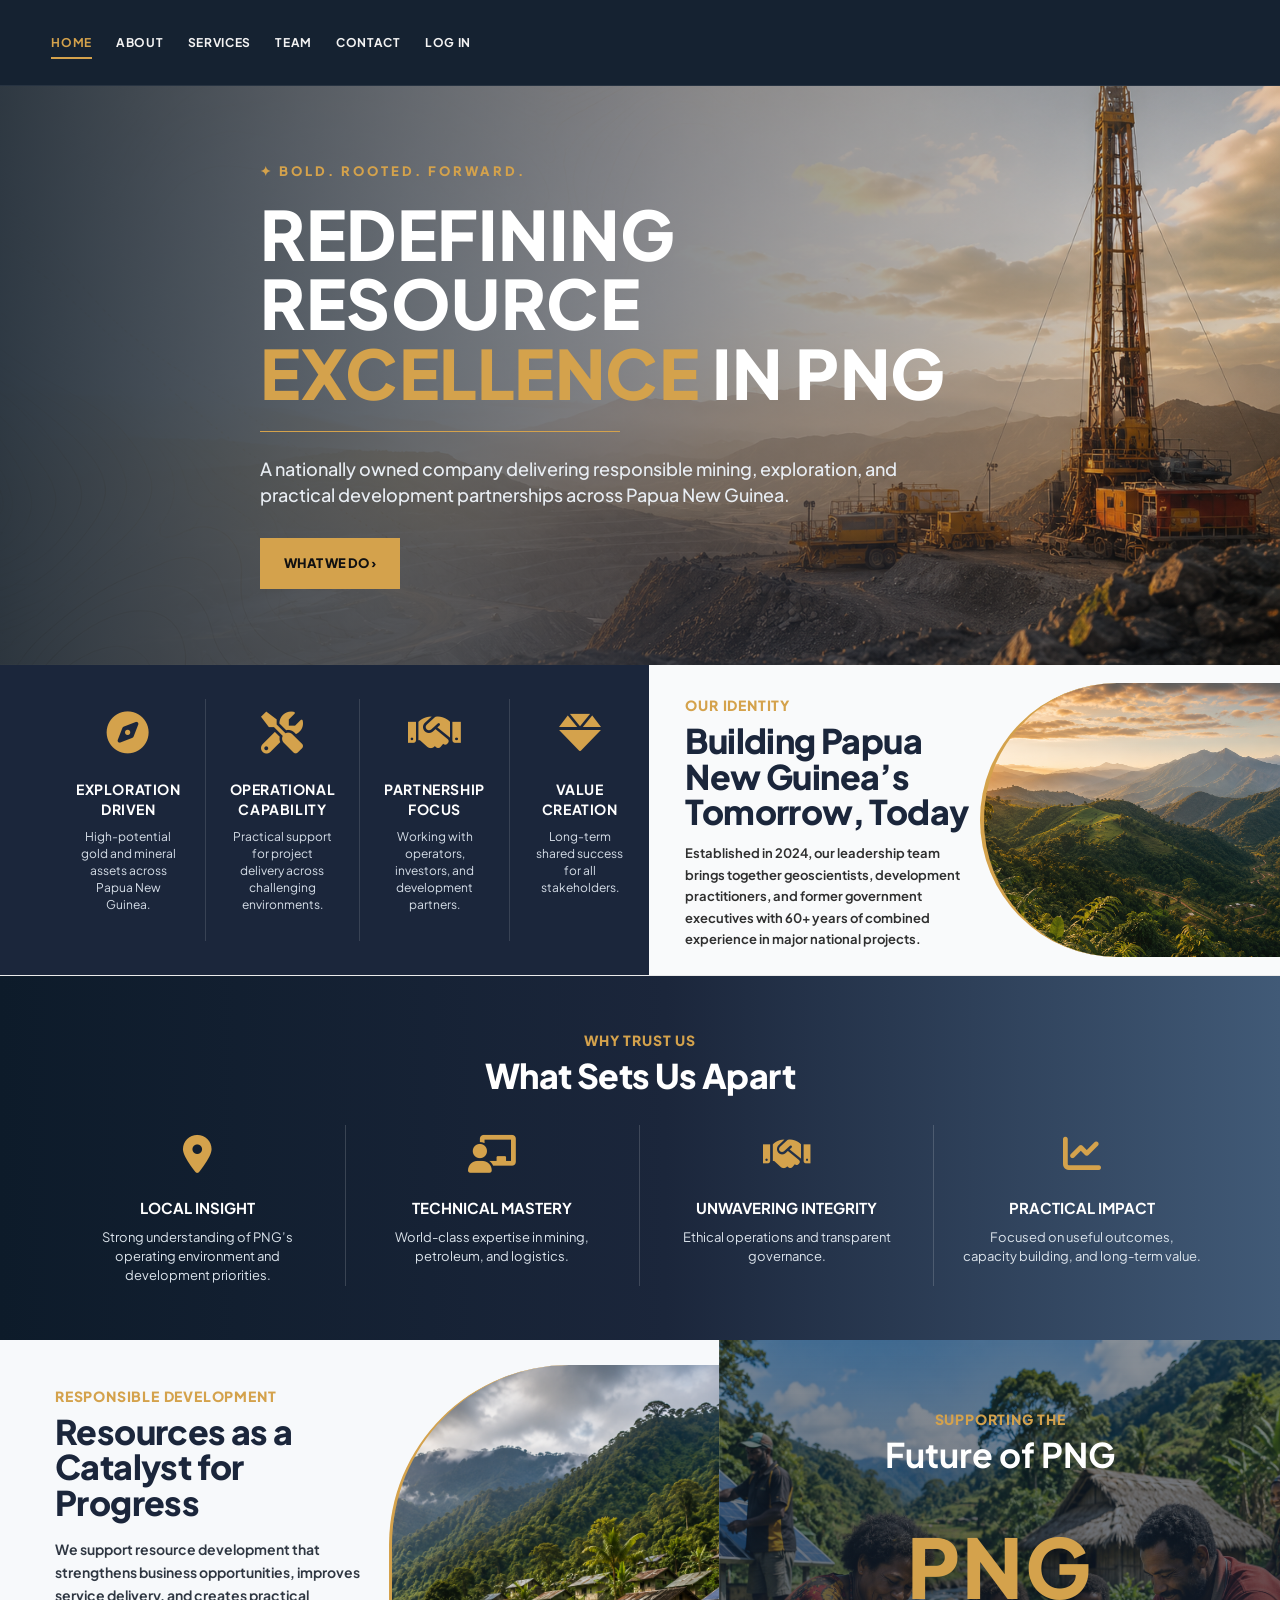
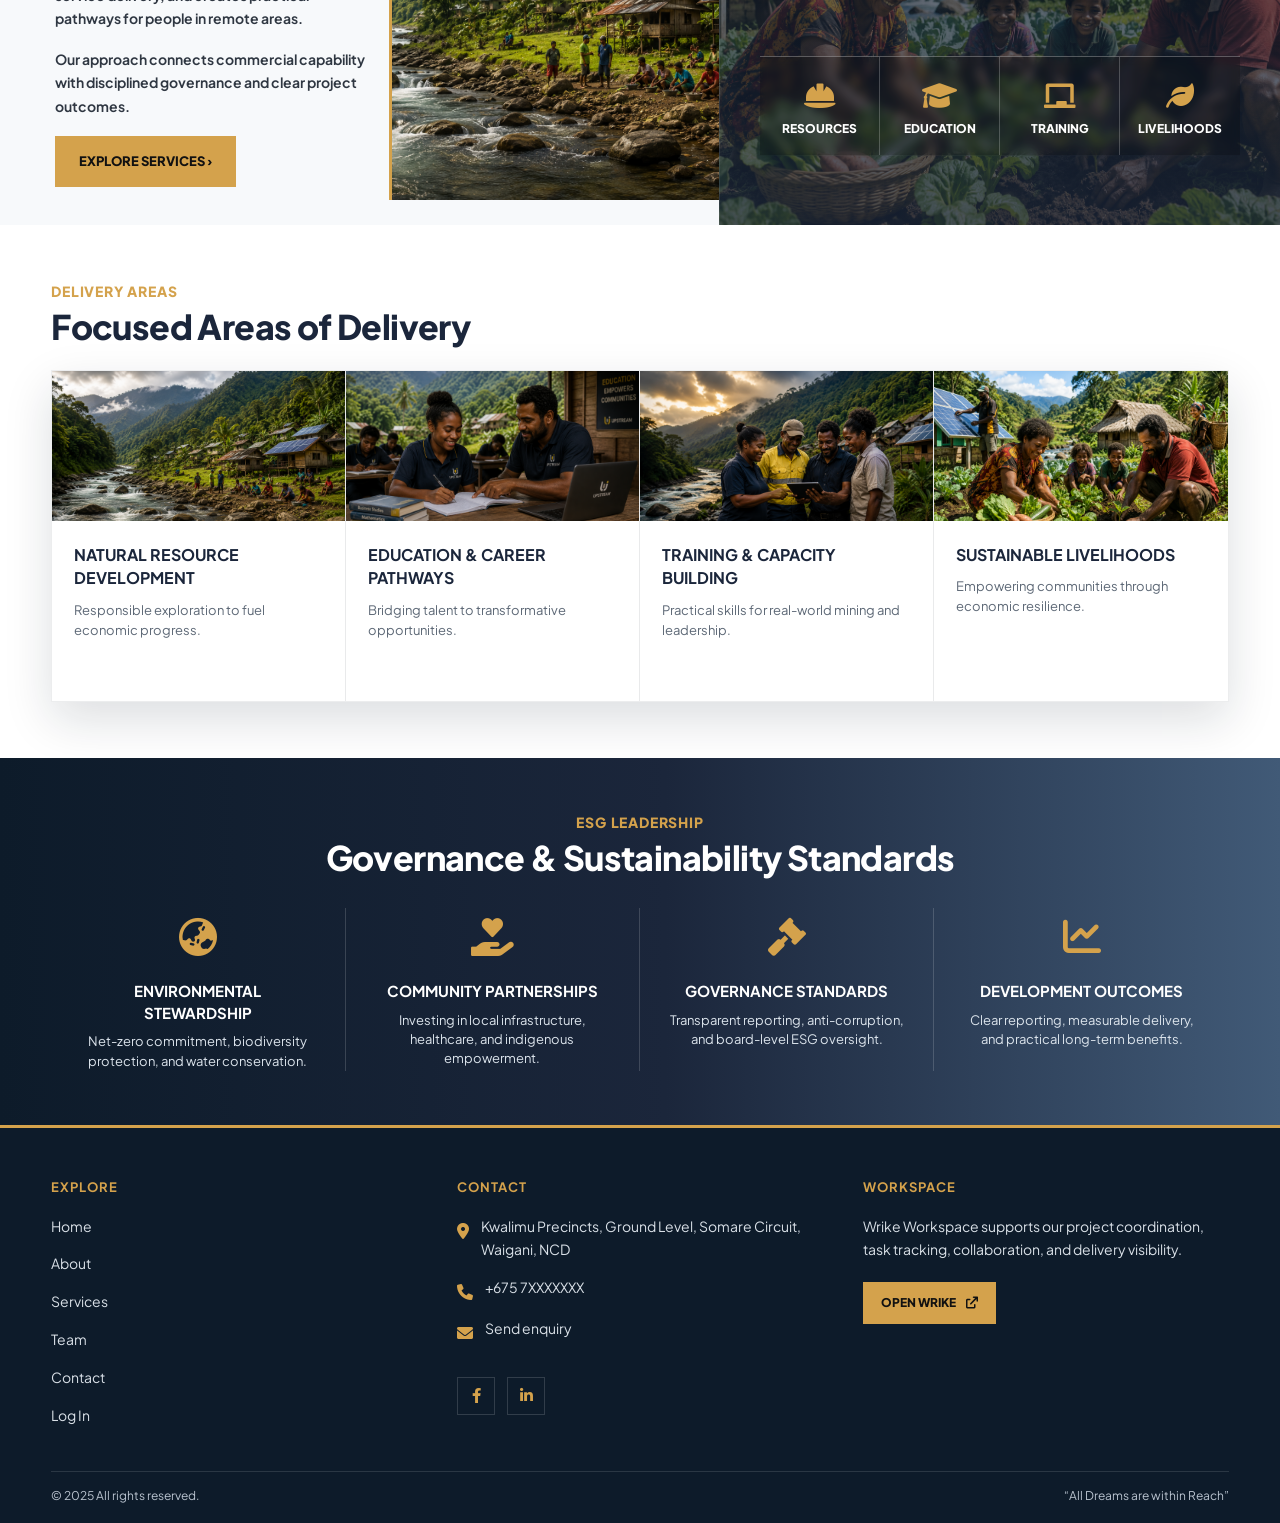
==== commit b3541e77: "Update index.html" ====
--- a/index.html
+++ b/index.html
@@ -124,6 +124,14 @@
       cursor:pointer;
     }
 
+    .menu a i{
+      display:none;
+    }
+
+    .mobile-menu-brand{
+      display:none;
+    }
+
     .hero{
       min-height:560px;
       background:linear-gradient(90deg,rgba(13,27,42,.86) 0%,rgba(27,38,59,.55) 48%,rgba(13,27,42,.08) 100%),url('hero.png');
@@ -633,22 +641,136 @@
     }
 
     @media(max-width:820px){
-      .menu-toggle{display:block}
+      nav{
+        justify-content:flex-start;
+      }
+
+      .menu-toggle{
+        display:grid;
+        place-items:center;
+        width:42px;
+        height:42px;
+        border:1px solid rgba(212,162,76,.34);
+        background:rgba(255,255,255,.06);
+        color:var(--gold);
+        font-size:21px;
+        position:relative;
+        z-index:140;
+      }
+
       .menu{
         position:fixed;
-        top:86px;
-        left:-100%;
-        width:min(340px,88%);
-        height:calc(100vh - 86px);
-        background:var(--primary);
+        top:0;
+        left:0;
+        width:min(330px,88%);
+        height:100vh;
+        background:linear-gradient(180deg,var(--primary),var(--secondary) 60%,#101f33);
+        color:#fff;
+        z-index:130;
+        display:flex;
         flex-direction:column;
-        align-items:flex-start;
-        padding:28px;
-        transition:.3s;
-        box-shadow:20px 0 45px rgba(0,0,0,.2);
-      }
-
-      .menu.active{left:0}
+        align-items:stretch;
+        gap:0;
+        padding:0 18px 24px;
+        box-shadow:18px 0 48px rgba(7,21,36,.26);
+        transform:translateX(-100%);
+        transition:.25s ease;
+        overflow:hidden;
+      }
+
+      .menu:before{
+        content:"";
+        position:absolute;
+        right:-130px;
+        top:-130px;
+        width:290px;
+        height:290px;
+        border-radius:50%;
+        background:radial-gradient(circle,rgba(212,162,76,.22),transparent 68%);
+        pointer-events:none;
+      }
+
+      .menu.active{
+        transform:translateX(0);
+      }
+
+      .mobile-menu-brand{
+        height:96px;
+        display:flex;
+        align-items:center;
+        gap:14px;
+        margin:0 -18px 16px;
+        padding:0 26px;
+        border-bottom:1px solid rgba(255,255,255,.1);
+        position:relative;
+        z-index:1;
+      }
+
+      .mobile-brand-icon{
+        width:46px;
+        height:46px;
+        border:1px solid rgba(212,162,76,.55);
+        display:grid;
+        place-items:center;
+        color:var(--gold);
+        background:rgba(255,255,255,.06);
+        font-size:20px;
+      }
+
+      .mobile-brand-text{
+        font-size:13px;
+        font-weight:900;
+        letter-spacing:1px;
+        text-transform:uppercase;
+        line-height:1.35;
+        color:#fff;
+      }
+
+      .mobile-brand-text span{
+        display:block;
+        color:#d9e1ea;
+        font-size:11px;
+        letter-spacing:1.6px;
+        margin-top:3px;
+      }
+
+      .menu a{
+        position:relative;
+        z-index:1;
+        display:flex;
+        align-items:center;
+        gap:13px;
+        width:100%;
+        padding:15px 16px;
+        margin-bottom:10px;
+        border:1px solid transparent;
+        color:#d9e1ea;
+        font-size:12px;
+        font-weight:850;
+        text-transform:uppercase;
+        letter-spacing:.75px;
+        transition:.2s ease;
+      }
+
+      .menu a i{
+        display:block;
+        width:20px;
+        text-align:center;
+        color:var(--gold);
+      }
+
+      .menu a:after{
+        display:none;
+      }
+
+      .menu a.active,
+      .menu a:hover{
+        background:rgba(255,255,255,.075);
+        border-color:rgba(212,162,76,.36);
+        color:#fff;
+        transform:translateX(4px);
+      }
+
       .hero{min-height:520px}
       .sectors,.features{grid-template-columns:1fr 1fr}
       .sector,.feature{border:0;padding:18px}
@@ -694,11 +816,17 @@
     </button>
 
     <div class="menu" id="navLinks">
-      <a href="index.html" class="active">Home</a>
-      <a href="about.html">About</a>
-      <a href="services.html">Services</a>
-      <a href="team.html">Team</a>
-      <a href="contact.html">Contact</a>
+      <div class="mobile-menu-brand" aria-hidden="true">
+        <div class="mobile-brand-icon"><i class="fas fa-building"></i></div>
+        <div class="mobile-brand-text">Company Website<span>Corporate Access</span></div>
+      </div>
+
+      <a href="index.html" class="active"><i class="fas fa-home"></i>Home</a>
+      <a href="about.html"><i class="fas fa-building"></i>About</a>
+      <a href="services.html"><i class="fas fa-briefcase"></i>Services</a>
+      <a href="team.html"><i class="fas fa-users"></i>Team</a>
+      <a href="contact.html"><i class="fas fa-envelope"></i>Contact</a>
+      <a href="login.html"><i class="fas fa-sign-in-alt"></i>Log In</a>
     </div>
   </nav>
 </header>
@@ -901,6 +1029,7 @@
         <li><a href="services.html">Services</a></li>
         <li><a href="team.html">Team</a></li>
         <li><a href="contact.html">Contact</a></li>
+        <li><a href="login.html">Log In</a></li>
       </ul>
     </div>
 
@@ -955,16 +1084,30 @@
   const navLinks = document.getElementById('navLinks');
 
   if(menuBtn && navLinks){
-    menuBtn.addEventListener('click',()=>{
+    const closeMobileMenu = () => {
+      navLinks.classList.remove('active');
+      menuBtn.setAttribute('aria-expanded','false');
+    };
+
+    menuBtn.addEventListener('click',(event)=>{
+      event.stopPropagation();
       const expanded = navLinks.classList.toggle('active');
       menuBtn.setAttribute('aria-expanded', expanded ? 'true' : 'false');
     });
 
     document.querySelectorAll('.menu a').forEach(link=>{
-      link.addEventListener('click',()=>{
-        navLinks.classList.remove('active');
-        menuBtn.setAttribute('aria-expanded','false');
-      });
+      link.addEventListener('click',closeMobileMenu);
+    });
+
+    document.addEventListener('click',(event)=>{
+      if(window.innerWidth > 820) return;
+      if(!navLinks.contains(event.target) && !menuBtn.contains(event.target)){
+        closeMobileMenu();
+      }
+    });
+
+    document.addEventListener('keydown',(event)=>{
+      if(event.key === 'Escape') closeMobileMenu();
     });
   }
 </script>
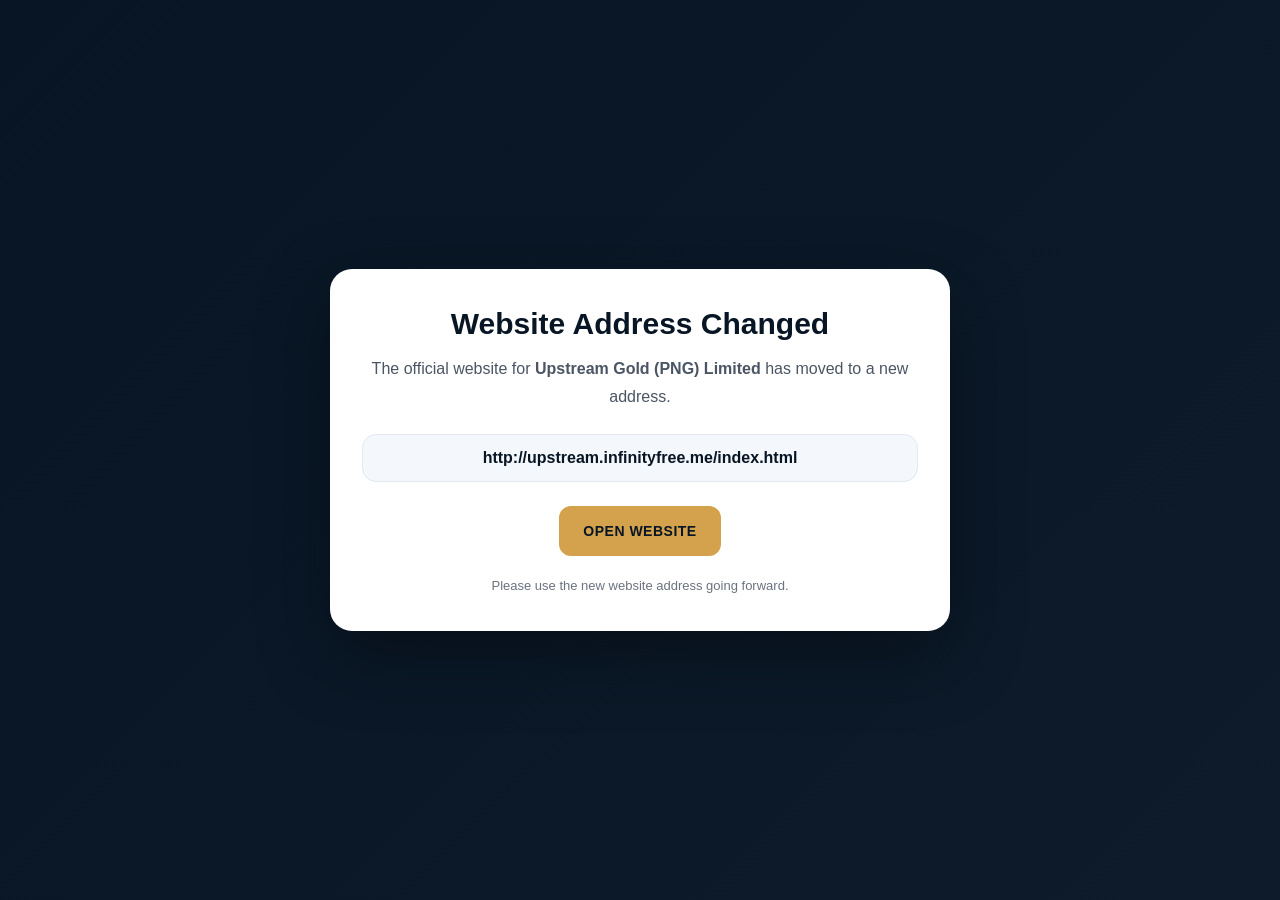
==== commit b96da8c7: "Update index.html" ====
--- a/index.html
+++ b/index.html
@@ -2,1114 +2,112 @@
 <html lang="en">
 <head>
   <meta charset="UTF-8" />
-  <meta name="viewport" content="width=device-width, initial-scale=1.0, viewport-fit=cover" />
-  <title>Homepage</title>
-  <meta name="description" content="100% Papua New Guinean-owned enterprise delivering sustainable mining, exploration, and community-driven growth. Redefining resource development." />
-  <meta name="keywords" content="mining PNG, gold exploration, Papua New Guinea mining, responsible mining, ESG" />
-
-  <link rel="preconnect" href="https://fonts.googleapis.com">
-  <link rel="preconnect" href="https://fonts.gstatic.com" crossorigin>
-  <link href="https://fonts.googleapis.com/css2?family=Plus+Jakarta+Sans:wght@400;500;600;700;800;900&display=swap" rel="stylesheet">
-  <link rel="stylesheet" href="https://cdnjs.cloudflare.com/ajax/libs/font-awesome/6.0.0-beta3/css/all.min.css">
+  <meta name="viewport" content="width=device-width, initial-scale=1.0" />
+  <title>Website Moved | Upstream Gold (PNG) Limited</title>
 
   <style>
-    *{box-sizing:border-box;margin:0;padding:0}
-    :root{
-      --primary:#0d1b2a;
-      --secondary:#1b263b;
-      --accent:#415a77;
-      --soft:#778da9;
-      --light:#e0e1dd;
-      --panel:#f7f9fb;
-      --white:#ffffff;
-      --gold:#d4a24c;
-      --gold-deep:#b88324;
-      --text:#1b263b;
-      --muted:#5d6876;
-      --border:rgba(255,255,255,.14);
-      --shadow:0 18px 45px rgba(13,27,42,.14);
+    * {
+      box-sizing: border-box;
+      margin: 0;
+      padding: 0;
     }
 
-    html{scroll-behavior:smooth}
-
-    body{
-      font-family:'Plus Jakarta Sans',Arial,Helvetica,sans-serif;
-      background:var(--light);
-      color:var(--text);
-      line-height:1.45;
-      overflow-x:hidden;
+    body {
+      min-height: 100vh;
+      font-family: Arial, Helvetica, sans-serif;
+      background: linear-gradient(135deg, #071524, #0d1b2a);
+      display: flex;
+      align-items: center;
+      justify-content: center;
+      padding: 24px;
+      color: #ffffff;
     }
 
-    a{text-decoration:none;color:inherit}
-    img{max-width:100%;display:block}
-    .container{width:min(1180px,92%);margin:auto}
-
-    .skip-link{
-      position:absolute;
-      top:-40px;
-      left:0;
-      background:var(--gold);
-      padding:8px 14px;
-      z-index:100;
-      color:#111;
-      font-weight:800;
+    .notice-card {
+      width: 100%;
+      max-width: 620px;
+      background: #ffffff;
+      color: #071524;
+      border-radius: 22px;
+      padding: 38px 32px;
+      text-align: center;
+      box-shadow: 0 25px 70px rgba(0, 0, 0, 0.35);
     }
 
-    .skip-link:focus{top:0}
-
-    header{
-      height:86px;
-      background:rgba(13,27,42,.96);
-      backdrop-filter:blur(12px);
-      display:flex;
-      align-items:center;
-      border-bottom:1px solid rgba(255,255,255,.08);
-      position:sticky;
-      top:0;
-      z-index:50;
+    .notice-card h1 {
+      font-size: 30px;
+      margin-bottom: 14px;
+      font-weight: 800;
     }
 
-    nav{
-      display:flex;
-      align-items:center;
-      justify-content:flex-start;
-      width:min(1180px,92%);
-      margin:auto;
-      gap:24px;
+    .notice-card p {
+      font-size: 16px;
+      line-height: 1.7;
+      color: #4b5563;
+      margin-bottom: 24px;
     }
 
-    .menu{
-      display:flex;
-      gap:24px;
-      align-items:center;
-      font-size:12px;
-      text-transform:uppercase;
-      letter-spacing:.7px;
-      color:#f3f3f3;
-      font-weight:700;
+    .new-link-box {
+      background: #f4f7fb;
+      border: 1px solid #e2e8f0;
+      border-radius: 14px;
+      padding: 14px;
+      margin-bottom: 24px;
+      color: #071524;
+      font-weight: 700;
+      word-break: break-word;
     }
 
-    .menu a{
-      position:relative;
-      white-space:nowrap;
+    .btn {
+      display: inline-flex;
+      align-items: center;
+      justify-content: center;
+      min-height: 50px;
+      padding: 0 24px;
+      background: #d4a24c;
+      color: #071524;
+      border-radius: 12px;
+      text-decoration: none;
+      font-size: 14px;
+      font-weight: 800;
+      text-transform: uppercase;
+      letter-spacing: 0.5px;
+      transition: 0.2s ease;
     }
 
-    .menu a.active,
-    .menu a:hover{
-      color:var(--gold);
+    .btn:hover {
+      background: #b88324;
+      color: #ffffff;
     }
 
-    .menu a:after{
-      content:"";
-      position:absolute;
-      left:0;
-      bottom:-8px;
-      width:0;
-      height:2px;
-      background:var(--gold);
-      transition:.25s;
-    }
-
-    .menu a:hover:after,
-    .menu a.active:after{
-      width:100%;
-    }
-
-    .menu-toggle{
-      display:none;
-      background:none;
-      border:0;
-      color:var(--gold);
-      font-size:26px;
-      cursor:pointer;
-    }
-
-    .menu a i{
-      display:none;
-    }
-
-    .mobile-menu-brand{
-      display:none;
-    }
-
-    .hero{
-      min-height:560px;
-      background:linear-gradient(90deg,rgba(13,27,42,.86) 0%,rgba(27,38,59,.55) 48%,rgba(13,27,42,.08) 100%),url('hero.png');
-      background-size:cover;
-      background-position:center;
-      display:flex;
-      align-items:center;
-      position:relative;
-    }
-
-    .hero-content{
-      max-width:760px;
-      padding:76px 0;
-    }
-
-    .hero-kicker{
-      font-size:13px;
-      letter-spacing:3px;
-      color:var(--gold);
-      text-transform:uppercase;
-      font-weight:800;
-      margin-bottom:18px;
-    }
-
-    .hero h1{
-      font-size:clamp(38px,6vw,68px);
-      line-height:1.02;
-      text-transform:uppercase;
-      letter-spacing:.5px;
-      font-weight:900;
-      color:#fff;
-      max-width:850px;
-    }
-
-    .hero h1 span{color:var(--gold)}
-
-    .eyeline{
-      height:1px;
-      background:var(--gold);
-      width:min(360px,80%);
-      margin:24px 0;
-    }
-
-    .hero p{
-      font-size:18px;
-      max-width:670px;
-      color:#e8edf3;
-      margin-bottom:30px;
-      font-weight:500;
-    }
-
-    .btns{
-      display:flex;
-      gap:16px;
-      flex-wrap:wrap;
-    }
-
-    .btn{
-      padding:15px 23px;
-      text-transform:uppercase;
-      font-weight:800;
-      font-size:13px;
-      border:1px solid rgba(255,255,255,.22);
-      display:inline-flex;
-      gap:12px;
-      align-items:center;
-      background:rgba(255,255,255,.08);
-      color:#fff;
-      transition:.25s;
-    }
-
-    .btn:hover{
-      transform:translateY(-3px);
-      background:rgba(255,255,255,.14);
-    }
-
-    .btn.gold{
-      background:var(--gold);
-      color:#111;
-      border-color:var(--gold);
-    }
-
-    .btn.gold:hover{
-      background:#e0af58;
-    }
-
-    .sector-approach{
-      display:grid;
-      grid-template-columns:1.03fr 1fr;
-      background:#fff;
-      border-bottom:1px solid rgba(0,0,0,.08);
-      box-shadow:0 14px 35px rgba(0,0,0,.06);
-    }
-
-    .sectors{
-      display:grid;
-      grid-template-columns:repeat(4,1fr);
-      gap:0;
-      padding:34px 0 34px 52px;
-      background:var(--secondary);
-      color:#fff;
-    }
-
-    .sector{
-      padding:0 24px;
-      text-align:center;
-      border-right:1px solid rgba(255,255,255,.13);
-    }
-
-    .sector:last-child{border-right:0}
-
-    .icon{
-      height:66px;
-      margin:auto auto 14px;
-      color:var(--gold);
-      font-size:42px;
-      line-height:1;
-      display:grid;
-      place-items:center;
-    }
-
-    .sector h3{
-      font-size:14px;
-      text-transform:uppercase;
-      margin-bottom:8px;
-      letter-spacing:.6px;
-    }
-
-    .sector p{
-      font-size:12px;
-      color:#d6dee8;
-      line-height:1.42;
-    }
-
-    .approach{
-      background:#f9fafb;
-      color:#1b263b;
-      display:grid;
-      grid-template-columns:1fr 300px;
-      min-height:230px;
-      overflow:hidden;
-    }
-
-    .approach-text{
-      padding:30px 0 24px 36px;
-    }
-
-    .label{
-      color:var(--gold);
-      text-transform:uppercase;
-      font-size:14px;
-      font-weight:900;
-      letter-spacing:.8px;
-      margin-bottom:8px;
-    }
-
-    .approach h2,
-    .excellence h2,
-    .why h2,
-    .section-heading{
-      font-size:34px;
-      line-height:1.04;
-      font-weight:900;
-      letter-spacing:-.6px;
-    }
-
-    .approach p{
-      font-size:13px;
-      margin-top:14px;
-      max-width:430px;
-      font-weight:650;
-      color:#2f2f2f;
-      line-height:1.65;
-    }
-
-    .approach-img{
-      background:linear-gradient(rgba(255,255,255,.04),rgba(255,255,255,.04)),url('who-we-are.png');
-      background-size:cover;
-      background-position:center;
-      border-top-left-radius:180px;
-      border-bottom-left-radius:180px;
-      margin:18px 0;
-      border-left:4px solid var(--gold);
-    }
-
-    .why{
-      padding:54px 0;
-      background:linear-gradient(90deg,#0d1b2a 0%,#1b263b 52%,#415a77 100%);
-      color:#fff;
-    }
-
-    .center{text-align:center}
-
-    .why h2{margin-bottom:32px}
-
-    .features{
-      display:grid;
-      grid-template-columns:repeat(4,1fr);
-      gap:0;
-    }
-
-    .feature{
-      padding:0 28px;
-      text-align:center;
-      border-right:1px solid rgba(255,255,255,.16);
-    }
-
-    .feature:last-child{border:0}
-
-    .feature .icon{
-      height:58px;
-      font-size:38px;
-    }
-
-    .feature h3{
-      font-size:15px;
-      text-transform:uppercase;
-      margin-bottom:9px;
-    }
-
-    .feature p{
-      font-size:13px;
-      color:#dce4ec;
-      line-height:1.48;
-    }
-
-    .split{
-      display:grid;
-      grid-template-columns:1.18fr .92fr;
-      background:#fff;
-    }
-
-    .excellence{
-      background:#f7f9fb;
-      color:#1b263b;
-      min-height:365px;
-      display:grid;
-      grid-template-columns:1fr 330px;
-      overflow:hidden;
-    }
-
-    .excellence-text{
-      padding:46px 20px 38px 55px;
-    }
-
-    .excellence p{
-      font-size:14px;
-      font-weight:650;
-      margin:18px 0;
-      max-width:390px;
-      color:#2f3742;
-      line-height:1.65;
-    }
-
-    .excellence-img{
-      background:url('s.png');
-      background-size:cover;
-      background-position:center;
-      border-top-left-radius:180px;
-      margin:25px 0;
-      border-left:3px solid var(--gold);
-    }
-
-    .png{
-      background:linear-gradient(rgba(13,27,42,.48),rgba(27,38,59,.78)),url('sustainability.png');
-      background-size:cover;
-      background-position:center;
-      padding:38px 40px;
-      color:#fff;
-      text-align:center;
-      border-left:1px solid rgba(255,255,255,.08);
-      display:flex;
-      flex-direction:column;
-      justify-content:center;
-    }
-
-    .png h2{
-      font-size:34px;
-      line-height:1.05;
-      margin-bottom:22px;
-    }
-
-    .map{
-      font-size:82px;
-      color:var(--gold);
-      letter-spacing:2px;
-      margin:12px 0 30px;
-      text-shadow:0 4px 20px rgba(0,0,0,.42);
-      font-weight:900;
-    }
-
-    .png-icons{
-      display:grid;
-      grid-template-columns:repeat(4,1fr);
-      border-top:1px solid rgba(255,255,255,.28);
-      background:rgba(0,0,0,.18);
-      backdrop-filter:blur(4px);
-    }
-
-    .png-icons div{
-      padding:18px 8px;
-      border-right:1px solid rgba(255,255,255,.22);
-      font-size:12px;
-      font-weight:800;
-      text-transform:uppercase;
-    }
-
-    .png-icons div:last-child{border:0}
-
-    .png-icons span{
-      display:block;
-      color:var(--gold);
-      font-size:28px;
-      margin-bottom:5px;
-    }
-
-    .focus-panel{
-      padding:56px 0;
-      background:#fff;
-    }
-
-    .focus-grid{
-      display:grid;
-      grid-template-columns:repeat(4,1fr);
-      box-shadow:var(--shadow);
-      border:1px solid rgba(13,27,42,.08);
-      margin-top:26px;
-    }
-
-    .focus-card{
-      background:#fff;
-      min-height:330px;
-      border-right:1px solid rgba(13,27,42,.09);
-      display:flex;
-      flex-direction:column;
-    }
-
-    .focus-card:last-child{border-right:0}
-
-    .focus-img{
-      height:150px;
-      background-size:cover;
-      background-position:center;
-    }
-
-    .focus-body{
-      padding:22px;
-    }
-
-    .focus-card h3{
-      font-size:16px;
-      text-transform:uppercase;
-      margin-bottom:10px;
-    }
-
-    .focus-card p{
-      font-size:13px;
-      color:var(--muted);
-      line-height:1.55;
-      margin-bottom:auto;
-    }
-
-    footer{
-      background:#0d1b2a;
-      color:#fff;
-      padding:50px 0 18px;
-      border-top:3px solid var(--gold);
-    }
-
-    .footer-grid{
-      display:grid;
-      grid-template-columns:repeat(3,1fr);
-      gap:40px;
-      align-items:start;
-    }
-
-    .footer-card{
-      display:flex;
-      flex-direction:column;
-      align-items:flex-start;
-    }
-
-    .footer h4{
-      font-size:13px;
-      text-transform:uppercase;
-      letter-spacing:1px;
-      color:var(--gold);
-      margin-bottom:18px;
-    }
-
-    .footer ul{
-      list-style:none;
-      margin:0;
-      padding:0;
-    }
-
-    .footer li{
-      margin-bottom:14px;
-    }
-
-    .footer li a{
-      color:#d9e0e7;
-      font-size:14px;
-      font-weight:400;
-      line-height:1.7;
-      display:block;
-      transition:.25s;
-    }
-
-    .footer li a:hover{
-      color:var(--gold);
-    }
-
-    .contact-line{
-      display:flex;
-      gap:12px;
-      margin-bottom:14px;
-      align-items:flex-start;
-    }
-
-    .contact-line span{
-      color:var(--gold);
-      margin-top:4px;
-    }
-
-    .footer p{
-      color:#d9e0e7;
-      line-height:1.7;
-      font-size:14px;
-    }
-
-    .footer-card > p{
-      margin-bottom:12px;
-    }
-
-    .social-links{
-      display:flex;
-      gap:12px;
-      margin-top:18px;
-    }
-
-    .social-links a{
-      width:38px;
-      height:38px;
-      border:1px solid rgba(255,255,255,.15);
-      display:flex;
-      align-items:center;
-      justify-content:center;
-      color:var(--gold);
-      font-size:15px;
-      transition:.25s ease;
-    }
-
-    .social-links a:hover{
-      background:var(--gold);
-      color:#111;
-      border-color:var(--gold);
-    }
-
-    .wrike-btn{
-      display:inline-flex;
-      align-items:center;
-      justify-content:center;
-      gap:10px;
-      background:var(--gold);
-      color:#111;
-      padding:12px 18px;
-      font-size:12px;
-      font-weight:800;
-      text-transform:uppercase;
-      margin-top:8px;
-      width:max-content;
-      transition:.25s ease;
-    }
-
-    .wrike-btn:hover{
-      background:#e0af58;
-      transform:translateY(-2px);
-    }
-
-    .copyright{
-      margin-top:30px;
-      padding-top:15px;
-      border-top:1px solid rgba(255,255,255,.12);
-      display:flex;
-      justify-content:space-between;
-      gap:20px;
-      font-size:12px;
-      color:#b9c3cf;
-    }
-
-    @media(max-width:1040px){
-      .menu{gap:14px;font-size:11px}
-      .sector-approach,.split{grid-template-columns:1fr}
-      .approach,.excellence{grid-template-columns:1fr}
-      .approach-img,.excellence-img{
-        min-height:260px;
-        border-radius:0;
-        margin:0;
-        border-left:0;
-        border-top:4px solid var(--gold);
-      }
-      .sectors{padding-left:0}
-      .footer-grid{grid-template-columns:1fr 1fr}
-      .focus-grid{grid-template-columns:1fr 1fr}
-      .png{border-left:0}
-    }
-
-    @media(max-width:820px){
-      nav{
-        justify-content:flex-start;
-      }
-
-      .menu-toggle{
-        display:grid;
-        place-items:center;
-        width:42px;
-        height:42px;
-        border:1px solid rgba(212,162,76,.34);
-        background:rgba(255,255,255,.06);
-        color:var(--gold);
-        font-size:21px;
-        position:relative;
-        z-index:140;
-      }
-
-      .menu{
-        position:fixed;
-        top:0;
-        left:0;
-        width:min(330px,88%);
-        height:100vh;
-        background:linear-gradient(180deg,var(--primary),var(--secondary) 60%,#101f33);
-        color:#fff;
-        z-index:130;
-        display:flex;
-        flex-direction:column;
-        align-items:stretch;
-        gap:0;
-        padding:0 18px 24px;
-        box-shadow:18px 0 48px rgba(7,21,36,.26);
-        transform:translateX(-100%);
-        transition:.25s ease;
-        overflow:hidden;
-      }
-
-      .menu:before{
-        content:"";
-        position:absolute;
-        right:-130px;
-        top:-130px;
-        width:290px;
-        height:290px;
-        border-radius:50%;
-        background:radial-gradient(circle,rgba(212,162,76,.22),transparent 68%);
-        pointer-events:none;
-      }
-
-      .menu.active{
-        transform:translateX(0);
-      }
-
-      .mobile-menu-brand{
-        height:96px;
-        display:flex;
-        align-items:center;
-        gap:14px;
-        margin:0 -18px 16px;
-        padding:0 26px;
-        border-bottom:1px solid rgba(255,255,255,.1);
-        position:relative;
-        z-index:1;
-      }
-
-      .mobile-brand-icon{
-        width:46px;
-        height:46px;
-        border:1px solid rgba(212,162,76,.55);
-        display:grid;
-        place-items:center;
-        color:var(--gold);
-        background:rgba(255,255,255,.06);
-        font-size:20px;
-      }
-
-      .mobile-brand-text{
-        font-size:13px;
-        font-weight:900;
-        letter-spacing:1px;
-        text-transform:uppercase;
-        line-height:1.35;
-        color:#fff;
-      }
-
-      .mobile-brand-text span{
-        display:block;
-        color:#d9e1ea;
-        font-size:11px;
-        letter-spacing:1.6px;
-        margin-top:3px;
-      }
-
-      .menu a{
-        position:relative;
-        z-index:1;
-        display:flex;
-        align-items:center;
-        gap:13px;
-        width:100%;
-        padding:15px 16px;
-        margin-bottom:10px;
-        border:1px solid transparent;
-        color:#d9e1ea;
-        font-size:12px;
-        font-weight:850;
-        text-transform:uppercase;
-        letter-spacing:.75px;
-        transition:.2s ease;
-      }
-
-      .menu a i{
-        display:block;
-        width:20px;
-        text-align:center;
-        color:var(--gold);
-      }
-
-      .menu a:after{
-        display:none;
-      }
-
-      .menu a.active,
-      .menu a:hover{
-        background:rgba(255,255,255,.075);
-        border-color:rgba(212,162,76,.36);
-        color:#fff;
-        transform:translateX(4px);
-      }
-
-      .hero{min-height:520px}
-      .sectors,.features{grid-template-columns:1fr 1fr}
-      .sector,.feature{border:0;padding:18px}
-      .approach-text,.excellence-text{padding:35px 28px}
-      .footer-grid{grid-template-columns:1fr}
-      .png-icons{grid-template-columns:1fr 1fr}
-    }
-
-    @media(max-width:768px){
-      .footer-grid{
-        grid-template-columns:1fr;
-        gap:30px;
-      }
-
-      .footer-card{
-        text-align:left;
-      }
-
-      .copyright{
-        flex-direction:column;
-        text-align:center;
-      }
-    }
-
-    @media(max-width:560px){
-      .hero h1{font-size:34px}
-      .hero p{font-size:16px}
-      .btns{flex-direction:column;align-items:flex-start}
-      .sectors,.features,.focus-grid,.png-icons{grid-template-columns:1fr}
-      .map{font-size:60px}
-      .approach h2,.excellence h2,.why h2,.section-heading{font-size:28px}
+    .footer-note {
+      margin-top: 22px;
+      font-size: 13px;
+      color: #6b7280;
     }
   </style>
 </head>
 
 <body>
-<a href="#main-content" class="skip-link">Skip to content</a>
+  <div class="notice-card">
+    <h1>Website Address Changed</h1>
 
-<header>
-  <nav>
-    <button class="menu-toggle" id="mobileMenuBtn" aria-label="Menu" aria-expanded="false">
-      <i class="fas fa-bars"></i>
-    </button>
+    <p>
+      The official website for <strong>Upstream Gold (PNG) Limited</strong>
+      has moved to a new address.
+    </p>
 
-    <div class="menu" id="navLinks">
-      <div class="mobile-menu-brand" aria-hidden="true">
-        <div class="mobile-brand-icon"><i class="fas fa-building"></i></div>
-        <div class="mobile-brand-text">Company Website<span>Corporate Access</span></div>
-      </div>
-
-      <a href="index.html" class="active"><i class="fas fa-home"></i>Home</a>
-      <a href="about.html"><i class="fas fa-building"></i>About</a>
-      <a href="services.html"><i class="fas fa-briefcase"></i>Services</a>
-      <a href="team.html"><i class="fas fa-users"></i>Team</a>
-      <a href="contact.html"><i class="fas fa-envelope"></i>Contact</a>
-      <a href="login.html"><i class="fas fa-sign-in-alt"></i>Log In</a>
-    </div>
-  </nav>
-</header>
-
-<main id="main-content">
-  <section class="hero">
-    <div class="container hero-content">
-      <div class="hero-kicker">✦ Bold. Rooted. Forward.</div>
-      <h1>Redefining Resource <span>Excellence</span> in PNG</h1>
-      <div class="eyeline"></div>
-      <p>A nationally owned company delivering responsible mining, exploration, and practical development partnerships across Papua New Guinea.</p>
-
-      <div class="btns">
-        <a class="btn gold" href="services.html">What we do ›</a>
-      </div>
-    </div>
-  </section>
-
-  <section class="sector-approach" id="approach">
-    <div class="sectors">
-      <div class="sector">
-        <div class="icon"><i class="fas fa-compass"></i></div>
-        <h3>Exploration Driven</h3>
-        <p>High-potential gold and mineral assets across Papua New Guinea.</p>
-      </div>
-
-      <div class="sector">
-        <div class="icon"><i class="fas fa-tools"></i></div>
-        <h3>Operational Capability</h3>
-        <p>Practical support for project delivery across challenging environments.</p>
-      </div>
-
-      <div class="sector">
-        <div class="icon"><i class="fas fa-handshake"></i></div>
-        <h3>Partnership Focus</h3>
-        <p>Working with operators, investors, and development partners.</p>
-      </div>
-
-      <div class="sector">
-        <div class="icon"><i class="fas fa-gem"></i></div>
-        <h3>Value Creation</h3>
-        <p>Long-term shared success for all stakeholders.</p>
-      </div>
+    <div class="new-link-box">
+      http://upstream.infinityfree.me/index.html
     </div>
 
-    <div class="approach">
-      <div class="approach-text">
-        <div class="label">Our Identity</div>
-        <h2>Building Papua New Guinea’s Tomorrow, Today</h2>
-        <p>Established in 2024, our leadership team brings together geoscientists, development practitioners, and former government executives with 60+ years of combined experience in major national projects.</p>
-      </div>
+    <a class="btn" href="http://upstream.infinityfree.me/index.html">
+      Open Website
+    </a>
 
-      <div class="approach-img" role="img" aria-label="Papua New Guinea landscape and community"></div>
+    <div class="footer-note">
+      Please use the new website address going forward.
     </div>
-  </section>
-
-  <section class="why">
-    <div class="container center">
-      <div class="label">Why Trust Us</div>
-      <h2>What Sets Us Apart</h2>
-
-      <div class="features">
-        <div class="feature">
-          <div class="icon"><i class="fas fa-map-marker-alt"></i></div>
-          <h3>Local Insight</h3>
-          <p>Strong understanding of PNG’s operating environment and development priorities.</p>
-        </div>
-
-        <div class="feature">
-          <div class="icon"><i class="fas fa-chalkboard-user"></i></div>
-          <h3>Technical Mastery</h3>
-          <p>World-class expertise in mining, petroleum, and logistics.</p>
-        </div>
-
-        <div class="feature">
-          <div class="icon"><i class="fas fa-handshake"></i></div>
-          <h3>Unwavering Integrity</h3>
-          <p>Ethical operations and transparent governance.</p>
-        </div>
-
-        <div class="feature">
-          <div class="icon"><i class="fas fa-chart-line"></i></div>
-          <h3>Practical Impact</h3>
-          <p>Focused on useful outcomes, capacity building, and long-term value.</p>
-        </div>
-      </div>
-    </div>
-  </section>
-
-  <section class="split" id="sustainability">
-    <div class="excellence">
-      <div class="excellence-text">
-        <div class="label">Responsible Development</div>
-        <h2>Resources as a Catalyst for Progress</h2>
-        <p>We support resource development that strengthens business opportunities, improves service delivery, and creates practical pathways for people in remote areas.</p>
-        <p>Our approach connects commercial capability with disciplined governance and clear project outcomes.</p>
-        <a class="btn gold" href="services.html">Explore Services ›</a>
-      </div>
-
-      <div class="excellence-img" role="img" aria-label="Resource development"></div>
-    </div>
-
-    <div class="png">
-      <div class="label">Supporting the</div>
-      <h2>Future of PNG</h2>
-      <div class="map">PNG</div>
-
-      <div class="png-icons">
-        <div><span><i class="fas fa-hard-hat"></i></span>Resources</div>
-        <div><span><i class="fas fa-graduation-cap"></i></span>Education</div>
-        <div><span><i class="fas fa-chalkboard"></i></span>Training</div>
-        <div><span><i class="fas fa-leaf"></i></span>Livelihoods</div>
-      </div>
-    </div>
-  </section>
-
-  <section class="focus-panel">
-    <div class="container">
-      <div class="label">Delivery Areas</div>
-      <h2 class="section-heading">Focused Areas of Delivery</h2>
-
-      <div class="focus-grid">
-        <article class="focus-card">
-          <div class="focus-img" style="background-image:url('s.png')"></div>
-          <div class="focus-body">
-            <h3>Natural Resource Development</h3>
-            <p>Responsible exploration to fuel economic progress.</p>
-          </div>
-        </article>
-
-        <article class="focus-card">
-          <div class="focus-img" style="background-image:url('education.png')"></div>
-          <div class="focus-body">
-            <h3>Education & Career Pathways</h3>
-            <p>Bridging talent to transformative opportunities.</p>
-          </div>
-        </article>
-
-        <article class="focus-card">
-          <div class="focus-img" style="background-image:url('training.png')"></div>
-          <div class="focus-body">
-            <h3>Training & Capacity Building</h3>
-            <p>Practical skills for real-world mining and leadership.</p>
-          </div>
-        </article>
-
-        <article class="focus-card">
-          <div class="focus-img" style="background-image:url('sustainability.png')"></div>
-          <div class="focus-body">
-            <h3>Sustainable Livelihoods</h3>
-            <p>Empowering communities through economic resilience.</p>
-          </div>
-        </article>
-      </div>
-    </div>
-  </section>
-
-  <section class="why">
-    <div class="container center">
-      <div class="label">ESG Leadership</div>
-      <h2>Governance & Sustainability Standards</h2>
-
-      <div class="features">
-        <div class="feature">
-          <div class="icon"><i class="fas fa-globe-asia"></i></div>
-          <h3>Environmental Stewardship</h3>
-          <p>Net-zero commitment, biodiversity protection, and water conservation.</p>
-        </div>
-
-        <div class="feature">
-          <div class="icon"><i class="fas fa-hand-holding-heart"></i></div>
-          <h3>Community Partnerships</h3>
-          <p>Investing in local infrastructure, healthcare, and indigenous empowerment.</p>
-        </div>
-
-        <div class="feature">
-          <div class="icon"><i class="fas fa-gavel"></i></div>
-          <h3>Governance Standards</h3>
-          <p>Transparent reporting, anti-corruption, and board-level ESG oversight.</p>
-        </div>
-
-        <div class="feature">
-          <div class="icon"><i class="fas fa-chart-line"></i></div>
-          <h3>Development Outcomes</h3>
-          <p>Clear reporting, measurable delivery, and practical long-term benefits.</p>
-        </div>
-      </div>
-    </div>
-  </section>
-</main>
-
-<footer class="footer">
-  <div class="container footer-grid">
-
-    <div class="footer-card">
-      <h4>Explore</h4>
-      <ul>
-        <li><a href="index.html">Home</a></li>
-        <li><a href="about.html">About</a></li>
-        <li><a href="services.html">Services</a></li>
-        <li><a href="team.html">Team</a></li>
-        <li><a href="contact.html">Contact</a></li>
-        <li><a href="login.html">Log In</a></li>
-      </ul>
-    </div>
-
-    <div class="footer-card">
-      <h4>Contact</h4>
-
-      <div class="contact-line">
-        <span><i class="fas fa-location-dot"></i></span>
-        <p>Kwalimu Precincts, Ground Level, Somare Circuit, Waigani, NCD</p>
-      </div>
-
-      <div class="contact-line">
-        <span><i class="fas fa-phone"></i></span>
-        <p>+675 7XXXXXXX</p>
-      </div>
-
-      <div class="contact-line">
-        <span><i class="fas fa-envelope"></i></span>
-        <p><a href="contact.html">Send enquiry</a></p>
-      </div>
-
-      <div class="social-links">
-        <a href="https://www.facebook.com/" target="_blank" rel="noopener noreferrer" aria-label="Facebook">
-          <i class="fab fa-facebook-f"></i>
-        </a>
-
-        <a href="https://www.linkedin.com/" target="_blank" rel="noopener noreferrer" aria-label="LinkedIn">
-          <i class="fab fa-linkedin-in"></i>
-        </a>
-      </div>
-    </div>
-
-    <div class="footer-card">
-      <h4>Workspace</h4>
-      <p>Wrike Workspace supports our project coordination, task tracking, collaboration, and delivery visibility.</p>
-
-      <a class="wrike-btn" href="https://login.wrike.com/login/" target="_blank" rel="noopener noreferrer">
-        Open Wrike <i class="fas fa-arrow-up-right-from-square"></i>
-      </a>
-    </div>
-
   </div>
-
-  <div class="container copyright">
-    <span>© 2025 All rights reserved.</span>
-    <span>“All Dreams are within Reach”</span>
-  </div>
-</footer>
-
-<script>
-  const menuBtn = document.getElementById('mobileMenuBtn');
-  const navLinks = document.getElementById('navLinks');
-
-  if(menuBtn && navLinks){
-    const closeMobileMenu = () => {
-      navLinks.classList.remove('active');
-      menuBtn.setAttribute('aria-expanded','false');
-    };
-
-    menuBtn.addEventListener('click',(event)=>{
-      event.stopPropagation();
-      const expanded = navLinks.classList.toggle('active');
-      menuBtn.setAttribute('aria-expanded', expanded ? 'true' : 'false');
-    });
-
-    document.querySelectorAll('.menu a').forEach(link=>{
-      link.addEventListener('click',closeMobileMenu);
-    });
-
-    document.addEventListener('click',(event)=>{
-      if(window.innerWidth > 820) return;
-      if(!navLinks.contains(event.target) && !menuBtn.contains(event.target)){
-        closeMobileMenu();
-      }
-    });
-
-    document.addEventListener('keydown',(event)=>{
-      if(event.key === 'Escape') closeMobileMenu();
-    });
-  }
-</script>
 </body>
 </html>
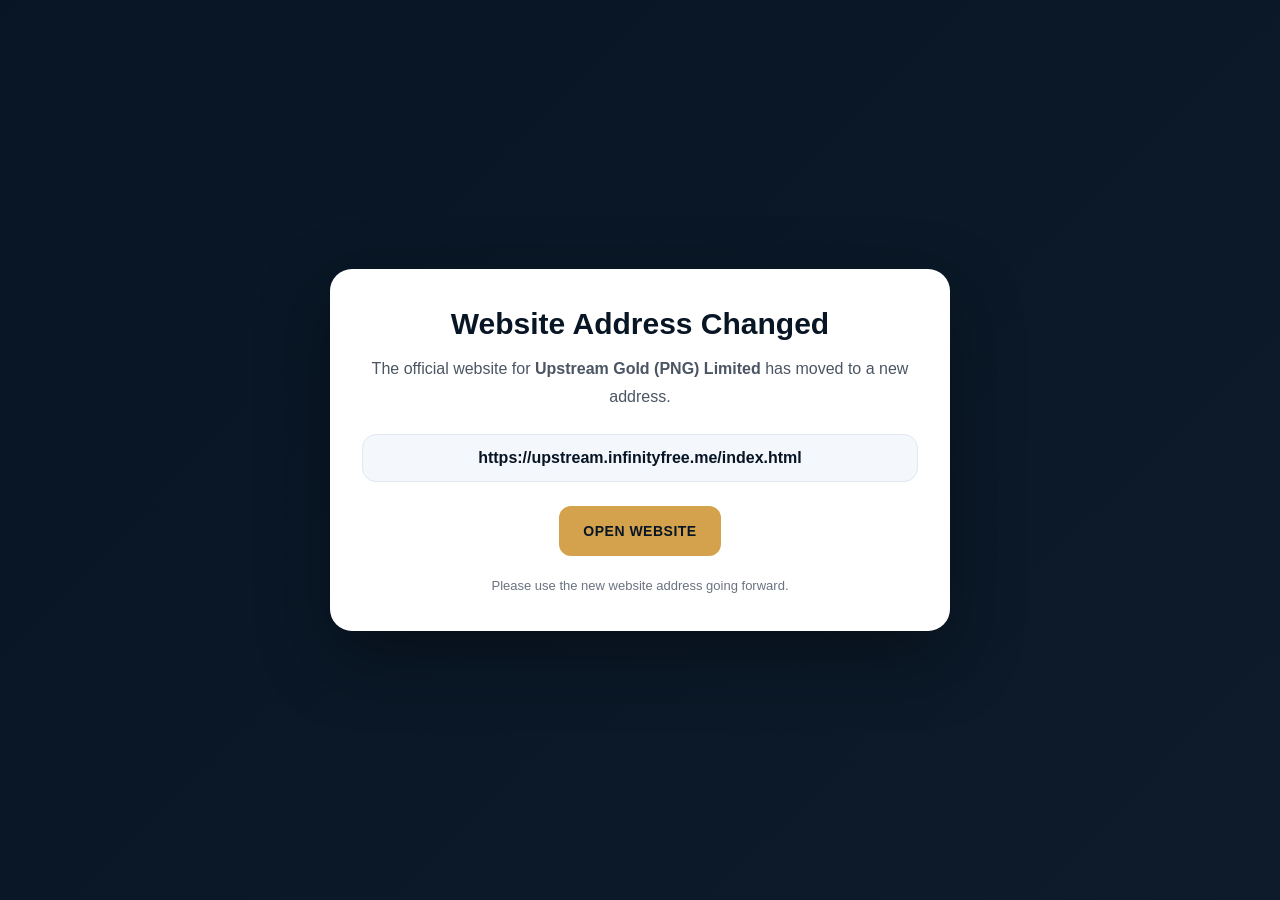
==== commit e2ab538b: "Update index.html" ====
--- a/index.html
+++ b/index.html
@@ -98,10 +98,10 @@
     </p>
 
     <div class="new-link-box">
-      http://upstream.infinityfree.me/index.html
+      https://upstream.infinityfree.me/index.html
     </div>
 
-    <a class="btn" href="http://upstream.infinityfree.me/index.html">
+    <a class="btn" href="https://upstream.infinityfree.me/index.html">
       Open Website
     </a>
 
